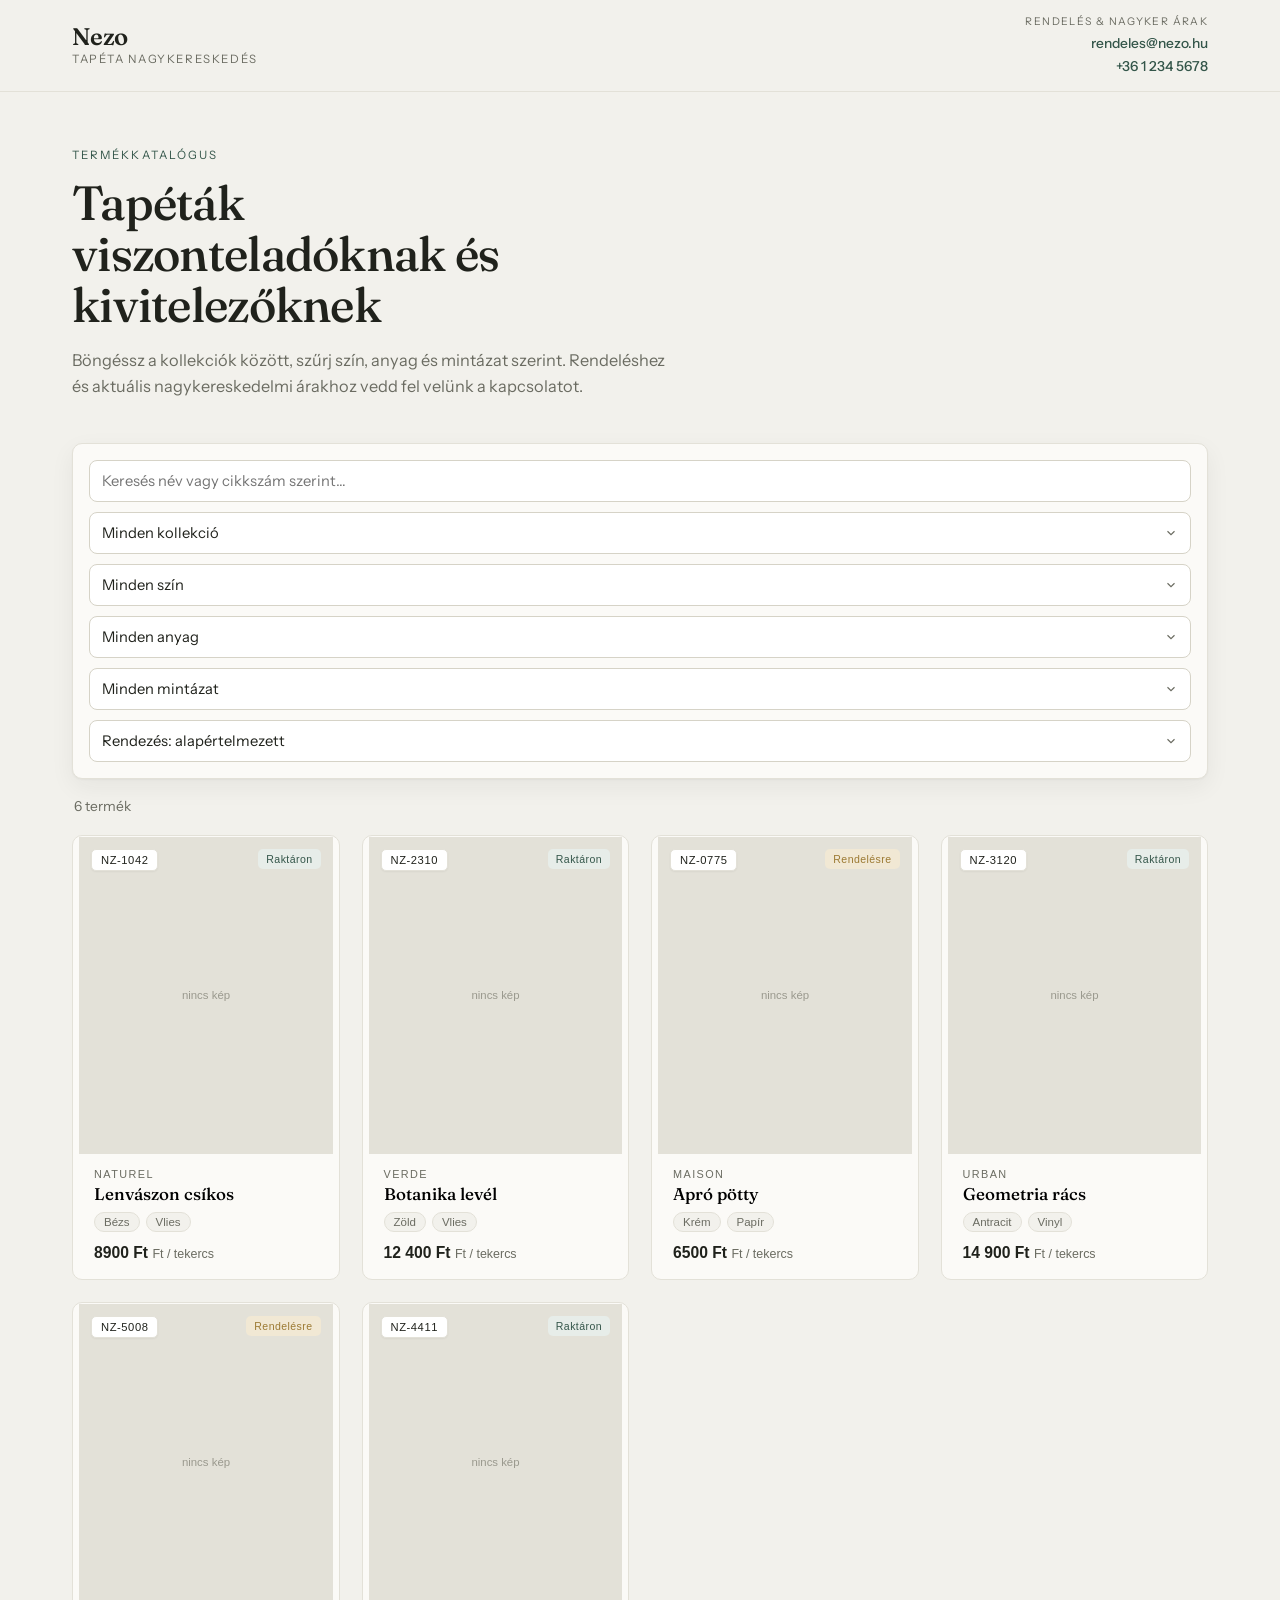
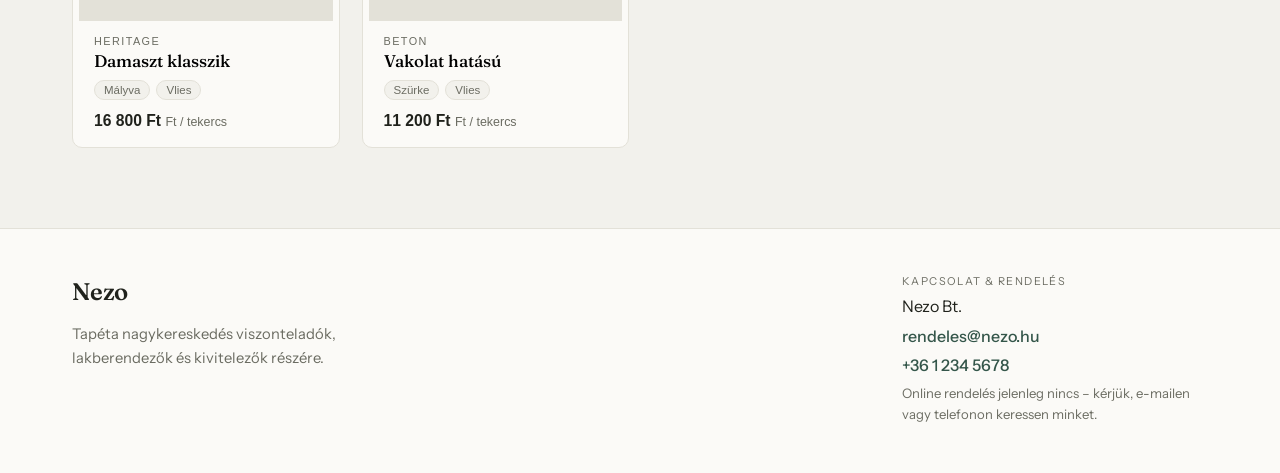
==== index.html @ 1bbddb88 "Add files via upload first version" ====
<!DOCTYPE html>
<html lang="hu">
<head>
  <meta charset="UTF-8" />
  <meta name="viewport" content="width=device-width, initial-scale=1.0" />
  <!-- Csak linkkel elérhető: a keresők ne listázzák -->
  <meta name="robots" content="noindex, nofollow" />
  <title>Nezo – Tapéta nagykereskedés</title>
  <meta name="description" content="Nezo Bt. tapéta nagykereskedelmi termékkatalógus." />
  <link rel="preconnect" href="https://fonts.googleapis.com" />
  <link rel="preconnect" href="https://fonts.gstatic.com" crossorigin />
  <link href="https://fonts.googleapis.com/css2?family=Fraunces:opsz,wght@9..144,400;9..144,500;9..144,600&family=Instrument+Sans:wght@400;500;600&display=swap" rel="stylesheet" />
  <link rel="stylesheet" href="./style.css" />
</head>
<body>
  <header class="site-header">
    <div class="wrap header-inner">
      <a class="brand" href="./">
        <span class="brand-mark">Nezo</span>
        <span class="brand-tag">Tapéta nagykereskedés</span>
      </a>
      <div class="header-contact">
        <span class="header-contact-label">Rendelés &amp; nagyker árak</span>
        <a href="mailto:rendeles@nezo.hu" data-contact="email">rendeles@nezo.hu</a>
        <a href="tel:+3612345678" data-contact="tel">+36 1 234 5678</a>
      </div>
    </div>
  </header>

  <section class="intro">
    <div class="wrap">
      <p class="eyebrow">Termékkatalógus</p>
      <h1>Tapéták viszonteladóknak és kivitelezőknek</h1>
      <p class="intro-lead">Böngéssz a kollekciók között, szűrj szín, anyag és mintázat szerint. Rendeléshez és aktuális nagykereskedelmi árakhoz vedd fel velünk a kapcsolatot.</p>
    </div>
  </section>

  <div class="wrap">
    <div class="toolbar" role="search">
      <div class="search-field">
        <input id="search" type="search" placeholder="Keresés név vagy cikkszám szerint…" aria-label="Keresés név vagy cikkszám szerint" autocomplete="off" />
      </div>
      <select id="f-kollekcio" aria-label="Kollekció szűrő"><option value="">Minden kollekció</option></select>
      <select id="f-szin" aria-label="Szín szűrő"><option value="">Minden szín</option></select>
      <select id="f-anyag" aria-label="Anyag szűrő"><option value="">Minden anyag</option></select>
      <select id="f-mintazat" aria-label="Mintázat szűrő"><option value="">Minden mintázat</option></select>
      <select id="sort" aria-label="Rendezés">
        <option value="default">Rendezés: alapértelmezett</option>
        <option value="price-asc">Ár szerint növekvő</option>
        <option value="price-desc">Ár szerint csökkenő</option>
        <option value="name-asc">Név szerint (A–Z)</option>
      </select>
    </div>

    <div class="toolbar-meta">
      <span id="count" class="count"></span>
      <button id="reset" class="link-btn" type="button" hidden>Szűrők törlése</button>
    </div>

    <main id="grid" class="grid" aria-live="polite">
      <p class="state">Termékek betöltése…</p>
    </main>
  </div>

  <footer class="site-footer">
    <div class="wrap footer-inner">
      <div class="footer-brand">
        <span class="brand-mark">Nezo</span>
        <p class="footer-note">Tapéta nagykereskedés viszonteladók, lakberendezők és kivitelezők részére.</p>
      </div>
      <div class="footer-contact">
        <p class="footer-label">Kapcsolat &amp; rendelés</p>
        <p>Nezo Bt.</p>
        <p><a href="mailto:rendeles@nezo.hu" data-contact="email">rendeles@nezo.hu</a></p>
        <p><a href="tel:+3612345678" data-contact="tel">+36 1 234 5678</a></p>
        <p class="footer-small">Online rendelés jelenleg nincs – kérjük, e-mailen vagy telefonon keressen minket.</p>
      </div>
    </div>
  </footer>

  <!-- Termék modal -->
  <div id="modal" class="modal" hidden>
    <div class="modal-backdrop" data-close></div>
    <div class="modal-card" role="dialog" aria-modal="true" aria-labelledby="modal-title">
      <button class="modal-close" data-close aria-label="Bezárás">×</button>
      <div class="modal-body" id="modal-body"></div>
    </div>
  </div>

  <script src="./app.js"></script>
</body>
</html>
---- style.css ----
:root{
  --paper:#F2F1EC;
  --surface:#FBFAF7;
  --surface-2:#FFFFFF;
  --ink:#20221C;
  --ink-soft:#6B6C62;
  --line:#E3E1D8;
  --line-strong:#D6D3C7;
  --accent:#34564A;
  --accent-soft:#E7EDE9;
  --brass:#9C7A33;
  --brass-soft:#F1E8D4;
  --radius:10px;
  --maxw:1180px;
  --shadow:0 1px 2px rgba(32,34,28,.04), 0 8px 24px rgba(32,34,28,.06);
}

*{box-sizing:border-box;}
html{ -webkit-text-size-adjust:100%; }
body{
  margin:0;
  background:var(--paper);
  color:var(--ink);
  font-family:"Instrument Sans", system-ui, -apple-system, Segoe UI, Roboto, sans-serif;
  font-size:16px;
  line-height:1.6;
  -webkit-font-smoothing:antialiased;
}
a{ color:inherit; }
img{ display:block; max-width:100%; }

.wrap{ width:100%; max-width:var(--maxw); margin:0 auto; padding:0 22px; }

/* Header */
.site-header{
  position:sticky; top:0; z-index:20;
  background:rgba(242,241,236,.88);
  backdrop-filter:saturate(140%) blur(8px);
  border-bottom:1px solid var(--line);
}
.header-inner{ display:flex; align-items:center; justify-content:space-between; gap:18px; padding-top:14px; padding-bottom:14px; }
.brand{ text-decoration:none; display:flex; flex-direction:column; line-height:1; }
.brand-mark{ font-family:"Fraunces", Georgia, serif; font-weight:600; font-size:1.5rem; letter-spacing:-.01em; color:var(--ink); }
.brand-tag{ font-size:.72rem; letter-spacing:.14em; text-transform:uppercase; color:var(--ink-soft); margin-top:5px; }
.header-contact{ display:flex; flex-direction:column; align-items:flex-end; gap:1px; font-size:.86rem; }
.header-contact-label{ font-size:.66rem; letter-spacing:.13em; text-transform:uppercase; color:var(--ink-soft); }
.header-contact a{ text-decoration:none; color:var(--accent); font-weight:500; }
.header-contact a:hover{ text-decoration:underline; }

/* Intro */
.intro{ padding:54px 0 30px; }
.eyebrow{ font-size:.72rem; letter-spacing:.18em; text-transform:uppercase; color:var(--accent); margin:0 0 14px; }
.intro h1{ font-family:"Fraunces", Georgia, serif; font-weight:500; font-size:clamp(1.9rem, 4.2vw, 3rem); line-height:1.06; letter-spacing:-.015em; margin:0 0 16px; max-width:16ch; }
.intro-lead{ max-width:54ch; color:var(--ink-soft); margin:0; font-size:1.02rem; }

/* Toolbar */
.toolbar{
  display:flex; flex-wrap:wrap; gap:10px; align-items:center;
  padding:16px; background:var(--surface); border:1px solid var(--line);
  border-radius:var(--radius); box-shadow:var(--shadow); margin-top:14px;
}
.search-field{ flex:1 1 240px; min-width:200px; }
.toolbar input[type="search"], .toolbar select{
  width:100%; font-family:inherit; font-size:.92rem; color:var(--ink);
  background:var(--surface-2); border:1px solid var(--line-strong);
  border-radius:8px; padding:10px 12px; height:42px;
}
.toolbar select{ flex:0 1 auto; min-width:155px; cursor:pointer;
  appearance:none;
  background-image:url("data:image/svg+xml;utf8,<svg xmlns='http://www.w3.org/2000/svg' width='14' height='14' viewBox='0 0 24 24' fill='none' stroke='%236B6C62' stroke-width='2'><path d='M6 9l6 6 6-6'/></svg>");
  background-repeat:no-repeat; background-position:right 12px center; padding-right:34px;
}
.toolbar input:focus-visible, .toolbar select:focus-visible{ outline:2px solid var(--accent); outline-offset:1px; border-color:var(--accent); }

.toolbar-meta{ display:flex; align-items:center; gap:14px; margin:16px 2px 18px; min-height:22px; }
.count{ font-size:.86rem; color:var(--ink-soft); }
.link-btn{ background:none; border:none; padding:0; font:inherit; font-size:.86rem; color:var(--accent); cursor:pointer; text-decoration:underline; }

/* Grid */
.grid{ display:grid; grid-template-columns:repeat(auto-fill, minmax(232px, 1fr)); gap:22px; padding-bottom:60px; }
.state{ grid-column:1/-1; color:var(--ink-soft); padding:40px 0; text-align:center; }

/* Swatch card – signature: mintakönyv-szerű minta fülecskével */
.card{
  position:relative; background:var(--surface); border:1px solid var(--line);
  border-radius:var(--radius); overflow:hidden; cursor:pointer;
  display:flex; flex-direction:column; text-align:left;
  transition:transform .18s ease, box-shadow .18s ease, border-color .18s ease;
}
.card:hover{ transform:translateY(-3px); box-shadow:var(--shadow); border-color:var(--line-strong); }
.card:focus-visible{ outline:2px solid var(--accent); outline-offset:2px; }
.card-figure{ position:relative; aspect-ratio:4/5; background:var(--line); overflow:hidden; }
.card-figure img{ width:100%; height:100%; object-fit:cover; transition:transform .4s ease; }
.card:hover .card-figure img{ transform:scale(1.03); }
/* hangtag – cikkszám */
.card-tag{
  position:absolute; top:12px; left:12px;
  background:var(--surface-2); color:var(--ink);
  font-size:.7rem; letter-spacing:.05em; font-weight:500;
  padding:4px 9px; border-radius:5px; border:1px solid var(--line);
  box-shadow:0 1px 2px rgba(0,0,0,.05);
}
.card-stock{
  position:absolute; top:12px; right:12px;
  font-size:.66rem; letter-spacing:.04em; padding:4px 8px; border-radius:5px;
  background:var(--accent-soft); color:var(--accent); font-weight:500;
}
.card-stock.order{ background:var(--brass-soft); color:var(--brass); }
.card-info{ padding:14px 15px 16px; }
.card-coll{ font-size:.68rem; letter-spacing:.13em; text-transform:uppercase; color:var(--ink-soft); margin:0 0 4px; }
.card-name{ font-family:"Fraunces", Georgia, serif; font-weight:500; font-size:1.06rem; margin:0 0 8px; line-height:1.2; }
.card-meta{ display:flex; flex-wrap:wrap; gap:6px; margin:0 0 12px; }
.chip{ font-size:.72rem; color:var(--ink-soft); background:var(--paper); border:1px solid var(--line); border-radius:20px; padding:3px 9px; }
.card-price{ font-size:.98rem; font-weight:600; color:var(--ink); }
.card-price .unit{ font-weight:400; font-size:.78rem; color:var(--ink-soft); }
.card-price.ask{ font-weight:500; color:var(--accent); font-size:.9rem; }

/* Modal */
.modal{ position:fixed; inset:0; z-index:50; display:flex; align-items:center; justify-content:center; padding:20px; }
.modal[hidden]{ display:none; }
.modal-backdrop{ position:absolute; inset:0; background:rgba(28,30,24,.55); backdrop-filter:blur(2px); }
.modal-card{
  position:relative; z-index:1; background:var(--surface); border-radius:14px;
  width:min(880px, 100%); max-height:90vh; overflow:auto; box-shadow:0 24px 60px rgba(0,0,0,.3);
}
.modal-close{
  position:absolute; top:12px; right:12px; z-index:3; width:38px; height:38px; border-radius:50%;
  border:1px solid var(--line); background:var(--surface-2); color:var(--ink);
  font-size:1.5rem; line-height:1; cursor:pointer; display:flex; align-items:center; justify-content:center;
}
.modal-close:hover{ background:var(--paper); }
.modal-body{ display:grid; grid-template-columns:1.1fr 1fr; }
.modal-gallery{ background:var(--line); }
.modal-gallery img.main{ width:100%; height:100%; max-height:90vh; object-fit:cover; }
.modal-detail{ padding:30px 30px 28px; }
.modal-detail .card-coll{ margin-bottom:6px; }
.modal-detail h2{ font-family:"Fraunces", Georgia, serif; font-weight:500; font-size:1.7rem; line-height:1.1; margin:0 0 6px; }
.modal-tag{ font-size:.78rem; color:var(--ink-soft); margin:0 0 18px; }
.modal-price{ font-size:1.3rem; font-weight:600; margin:0 0 20px; }
.modal-price .unit{ font-weight:400; font-size:.9rem; color:var(--ink-soft); }
.modal-price.ask{ color:var(--accent); font-size:1.05rem; font-weight:500; }
.specs{ border-top:1px solid var(--line); margin:0 0 20px; }
.specs div{ display:flex; justify-content:space-between; gap:16px; padding:10px 0; border-bottom:1px solid var(--line); font-size:.92rem; }
.specs dt{ color:var(--ink-soft); margin:0; }
.specs dd{ margin:0; text-align:right; font-weight:500; }
.modal-desc{ color:var(--ink-soft); font-size:.95rem; margin:0 0 22px; }
.modal-cta{ background:var(--accent-soft); border-radius:var(--radius); padding:16px; }
.modal-cta p{ margin:0 0 6px; font-size:.86rem; }
.modal-cta .cta-label{ font-size:.68rem; letter-spacing:.13em; text-transform:uppercase; color:var(--accent); margin-bottom:8px; }
.modal-cta a{ color:var(--accent); font-weight:600; text-decoration:none; }
.modal-cta a:hover{ text-decoration:underline; }
.thumbs{ display:flex; gap:8px; padding:10px; flex-wrap:wrap; }
.thumbs button{ width:54px; height:54px; padding:0; border:1px solid var(--line); border-radius:6px; overflow:hidden; cursor:pointer; background:none; }
.thumbs button.active{ outline:2px solid var(--accent); outline-offset:1px; }
.thumbs img{ width:100%; height:100%; object-fit:cover; }

/* Footer */
.site-footer{ border-top:1px solid var(--line); background:var(--surface); margin-top:20px; }
.footer-inner{ display:flex; flex-wrap:wrap; gap:36px; justify-content:space-between; padding:44px 22px; }
.footer-brand{ max-width:32ch; }
.footer-note{ color:var(--ink-soft); font-size:.92rem; margin:12px 0 0; }
.footer-label{ font-size:.68rem; letter-spacing:.13em; text-transform:uppercase; color:var(--ink-soft); margin:0 0 10px; }
.footer-contact p{ margin:0 0 4px; }
.footer-contact a{ color:var(--accent); text-decoration:none; font-weight:500; }
.footer-contact a:hover{ text-decoration:underline; }
.footer-small{ color:var(--ink-soft); font-size:.82rem; margin-top:10px; max-width:34ch; }

@media (max-width:680px){
  .header-contact-label{ display:none; }
  .modal-body{ grid-template-columns:1fr; }
  .modal-gallery img.main{ max-height:46vh; }
  .intro{ padding:36px 0 22px; }
}

@media (prefers-reduced-motion: reduce){
  *{ transition:none !important; animation:none !important; }
}
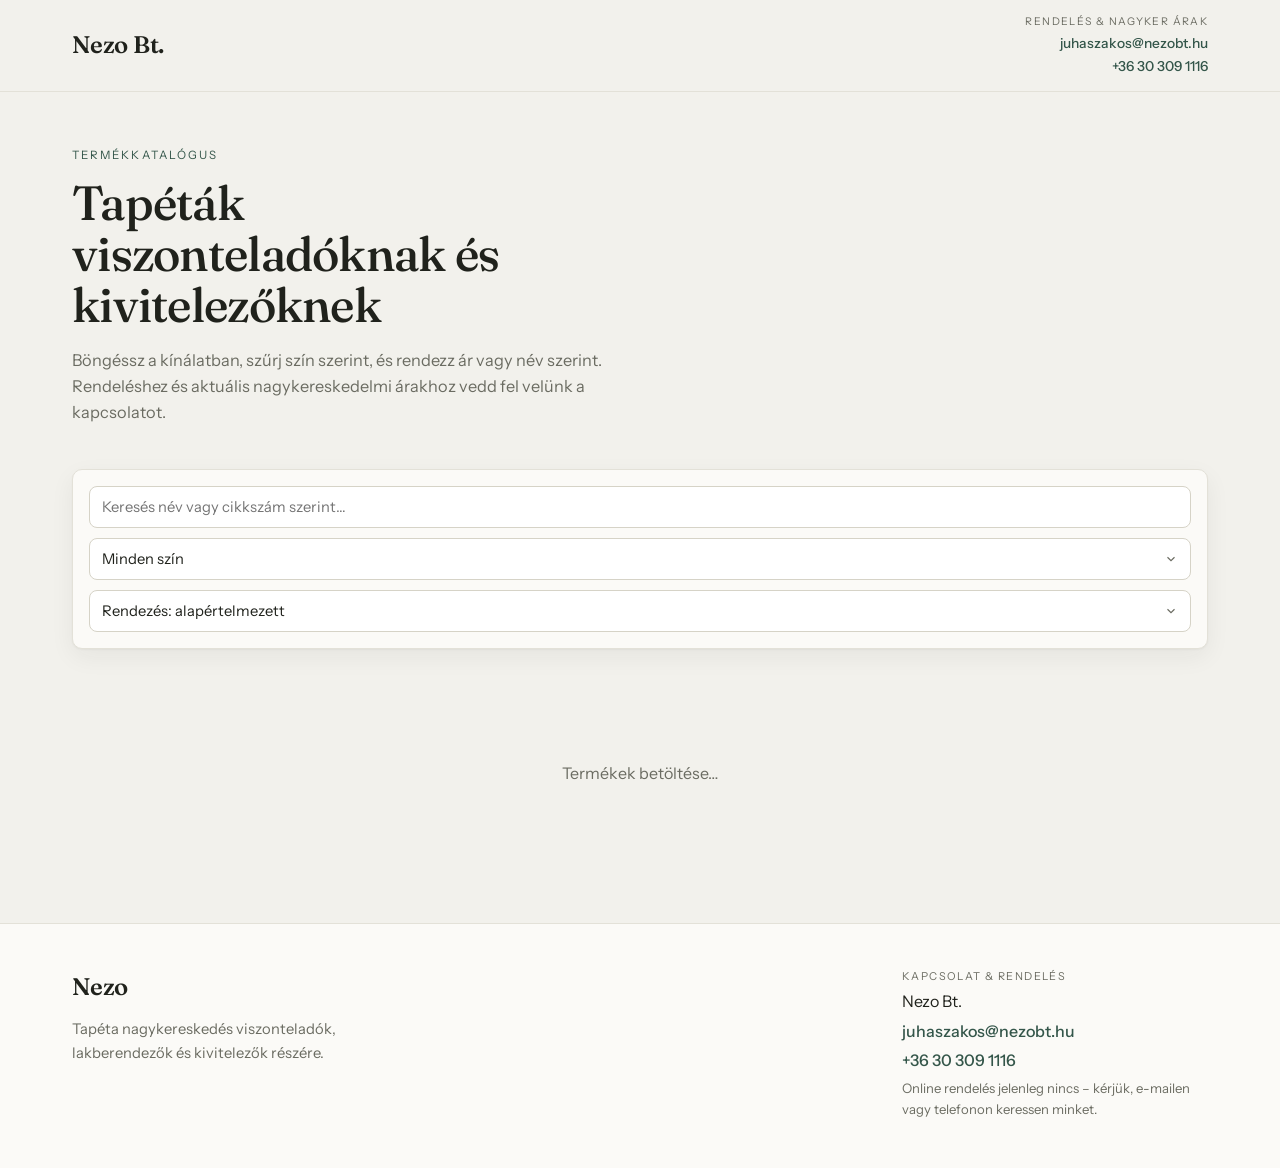
==== commit 011844ff: "Update brand name and intro text in index.html Updated brand name and modified introductory text for" ====
--- a/index.html
+++ b/index.html
@@ -16,8 +16,7 @@
   <header class="site-header">
     <div class="wrap header-inner">
       <a class="brand" href="./">
-        <span class="brand-mark">Nezo</span>
-        <span class="brand-tag">Tapéta nagykereskedés</span>
+        <span class="brand-mark">Nezo Bt.</span>
       </a>
       <div class="header-contact">
         <span class="header-contact-label">Rendelés &amp; nagyker árak</span>
@@ -31,7 +30,7 @@
     <div class="wrap">
       <p class="eyebrow">Termékkatalógus</p>
       <h1>Tapéták viszonteladóknak és kivitelezőknek</h1>
-      <p class="intro-lead">Böngéssz a kollekciók között, szűrj szín, anyag és mintázat szerint. Rendeléshez és aktuális nagykereskedelmi árakhoz vedd fel velünk a kapcsolatot.</p>
+      <p class="intro-lead">Böngéssz a kínálatban, szűrj szín szerint, és rendezz ár vagy név szerint. Rendeléshez és aktuális nagykereskedelmi árakhoz vedd fel velünk a kapcsolatot.</p>
     </div>
   </section>
 
@@ -40,10 +39,7 @@
       <div class="search-field">
         <input id="search" type="search" placeholder="Keresés név vagy cikkszám szerint…" aria-label="Keresés név vagy cikkszám szerint" autocomplete="off" />
       </div>
-      <select id="f-kollekcio" aria-label="Kollekció szűrő"><option value="">Minden kollekció</option></select>
       <select id="f-szin" aria-label="Szín szűrő"><option value="">Minden szín</option></select>
-      <select id="f-anyag" aria-label="Anyag szűrő"><option value="">Minden anyag</option></select>
-      <select id="f-mintazat" aria-label="Mintázat szűrő"><option value="">Minden mintázat</option></select>
       <select id="sort" aria-label="Rendezés">
         <option value="default">Rendezés: alapértelmezett</option>
         <option value="price-asc">Ár szerint növekvő</option>
--- a/style.css
+++ b/style.css
@@ -77,7 +77,7 @@
 .link-btn{ background:none; border:none; padding:0; font:inherit; font-size:.86rem; color:var(--accent); cursor:pointer; text-decoration:underline; }
 
 /* Grid */
-.grid{ display:grid; grid-template-columns:repeat(auto-fill, minmax(232px, 1fr)); gap:22px; padding-bottom:60px; }
+.grid{ display:grid; grid-template-columns:repeat(auto-fill, minmax(232px, 1fr)); gap:22px; padding-bottom:60px; align-items:start; }
 .state{ grid-column:1/-1; color:var(--ink-soft); padding:40px 0; text-align:center; }
 
 /* Swatch card – signature: mintakönyv-szerű minta fülecskével */
@@ -89,8 +89,8 @@
 }
 .card:hover{ transform:translateY(-3px); box-shadow:var(--shadow); border-color:var(--line-strong); }
 .card:focus-visible{ outline:2px solid var(--accent); outline-offset:2px; }
-.card-figure{ position:relative; aspect-ratio:4/5; background:var(--line); overflow:hidden; }
-.card-figure img{ width:100%; height:100%; object-fit:cover; transition:transform .4s ease; }
+.card-figure{ position:relative; background:var(--paper); overflow:hidden; max-height:520px; display:flex; align-items:center; justify-content:center; min-height:120px; }
+.card-figure img{ width:100%; height:auto; display:block; transition:transform .4s ease; }
 .card:hover .card-figure img{ transform:scale(1.03); }
 /* hangtag – cikkszám */
 .card-tag{
@@ -130,8 +130,8 @@
 }
 .modal-close:hover{ background:var(--paper); }
 .modal-body{ display:grid; grid-template-columns:1.1fr 1fr; }
-.modal-gallery{ background:var(--line); }
-.modal-gallery img.main{ width:100%; height:100%; max-height:90vh; object-fit:cover; }
+.modal-gallery{ background:var(--paper); display:flex; align-items:center; justify-content:center; }
+.modal-gallery img.main{ width:100%; height:auto; max-height:82vh; object-fit:contain; }
 .modal-detail{ padding:30px 30px 28px; }
 .modal-detail .card-coll{ margin-bottom:6px; }
 .modal-detail h2{ font-family:"Fraunces", Georgia, serif; font-weight:500; font-size:1.7rem; line-height:1.1; margin:0 0 6px; }
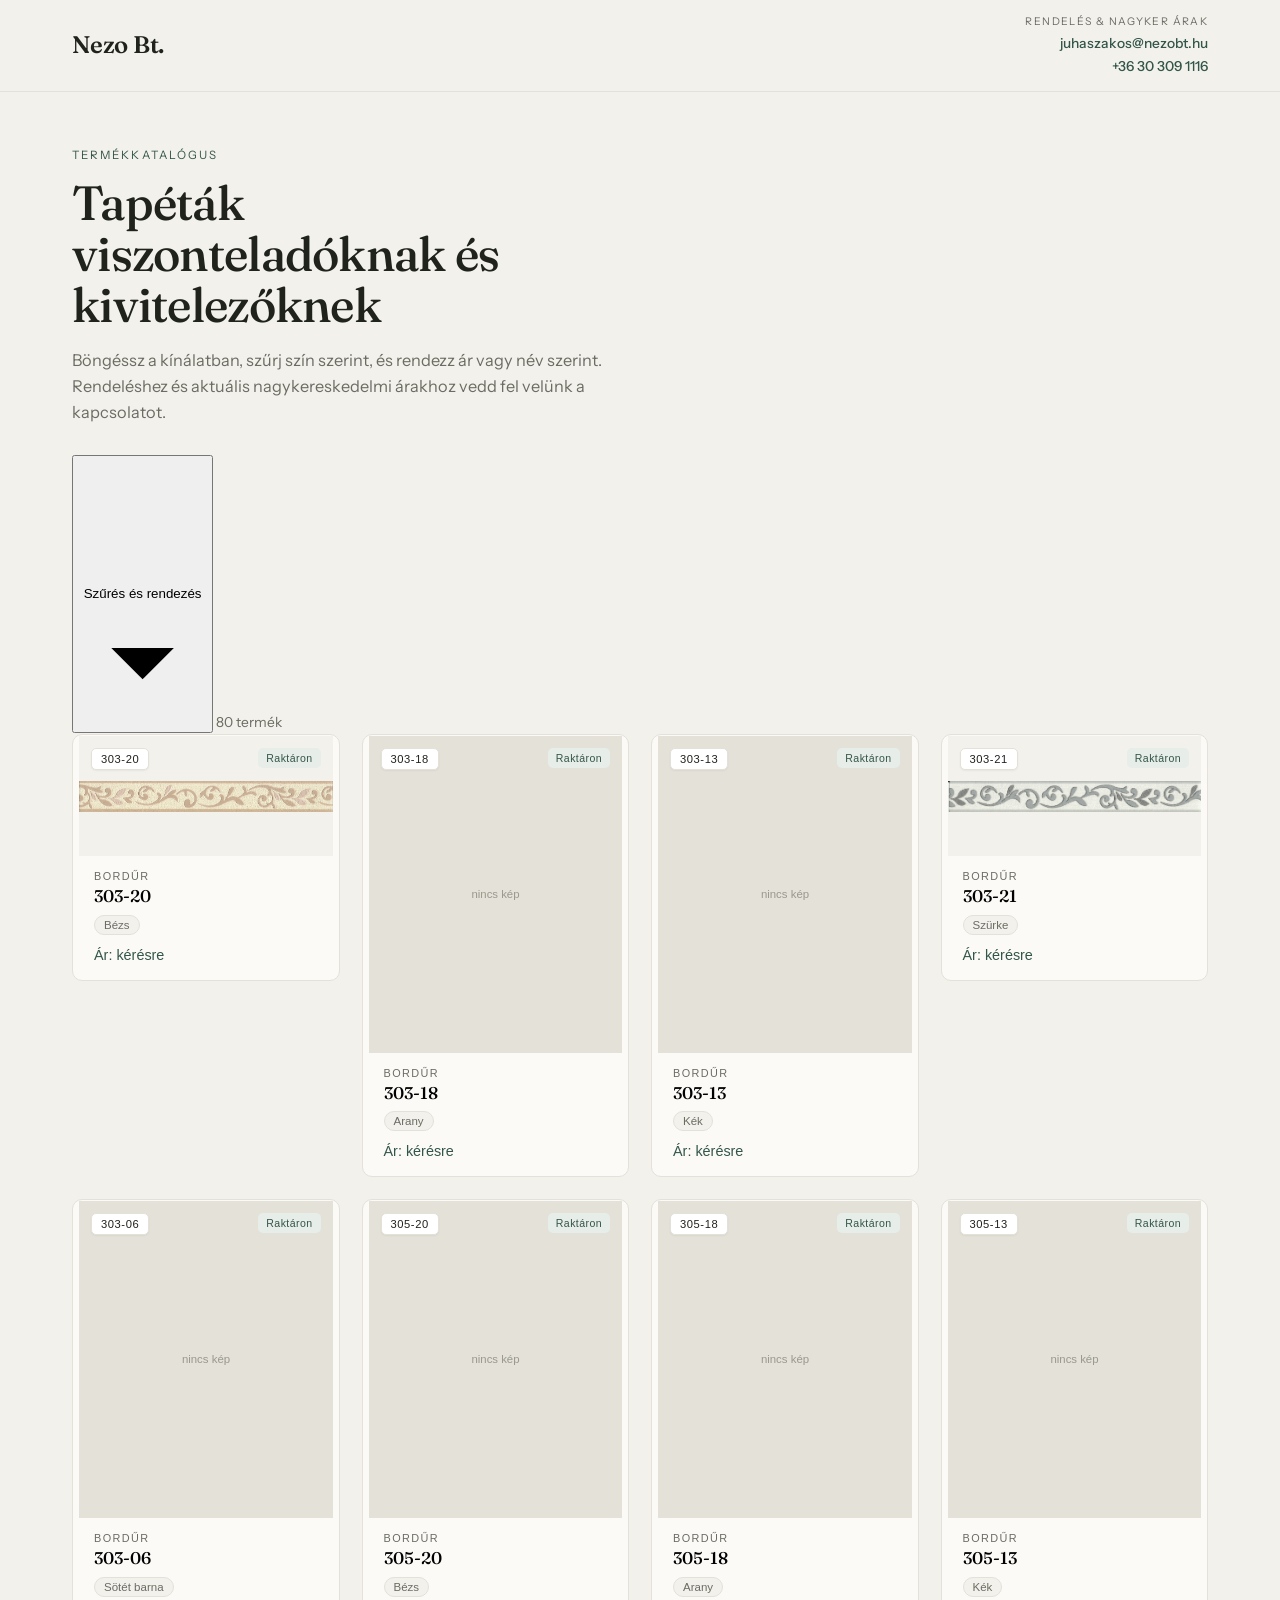
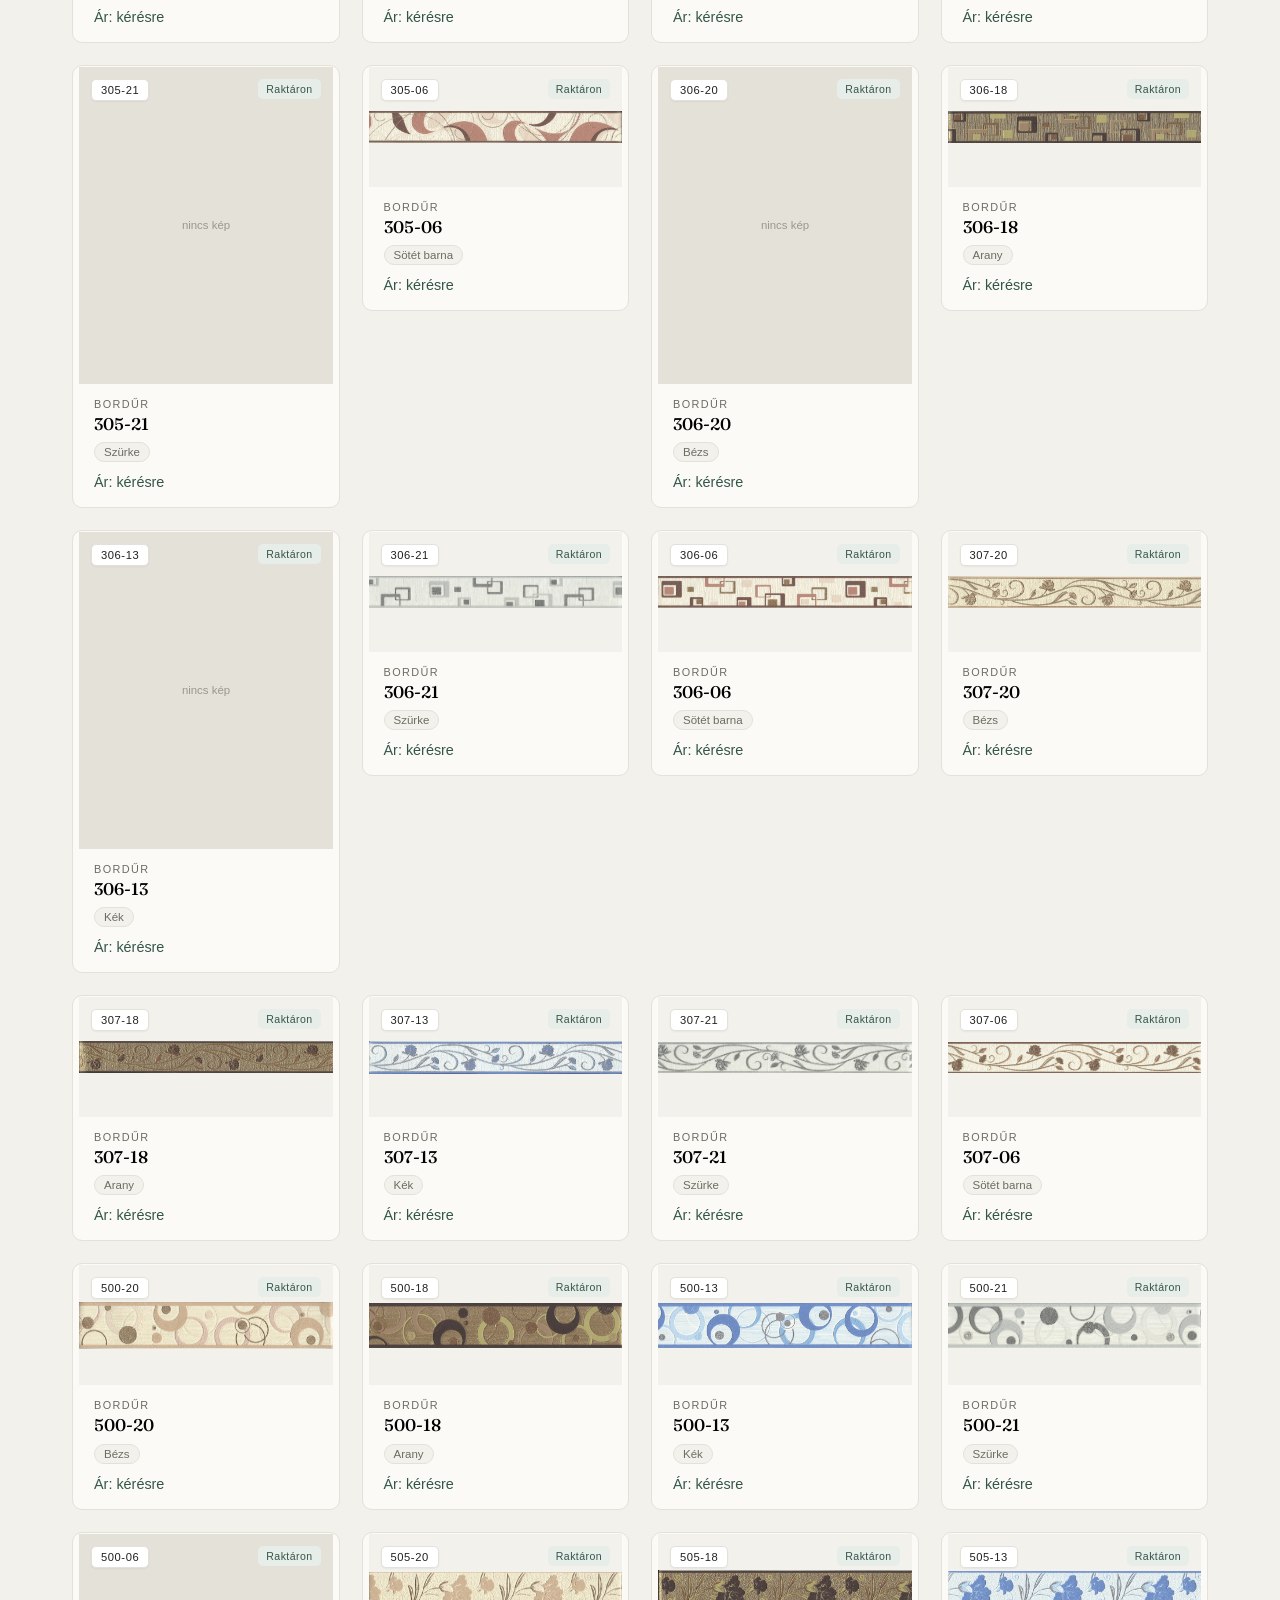
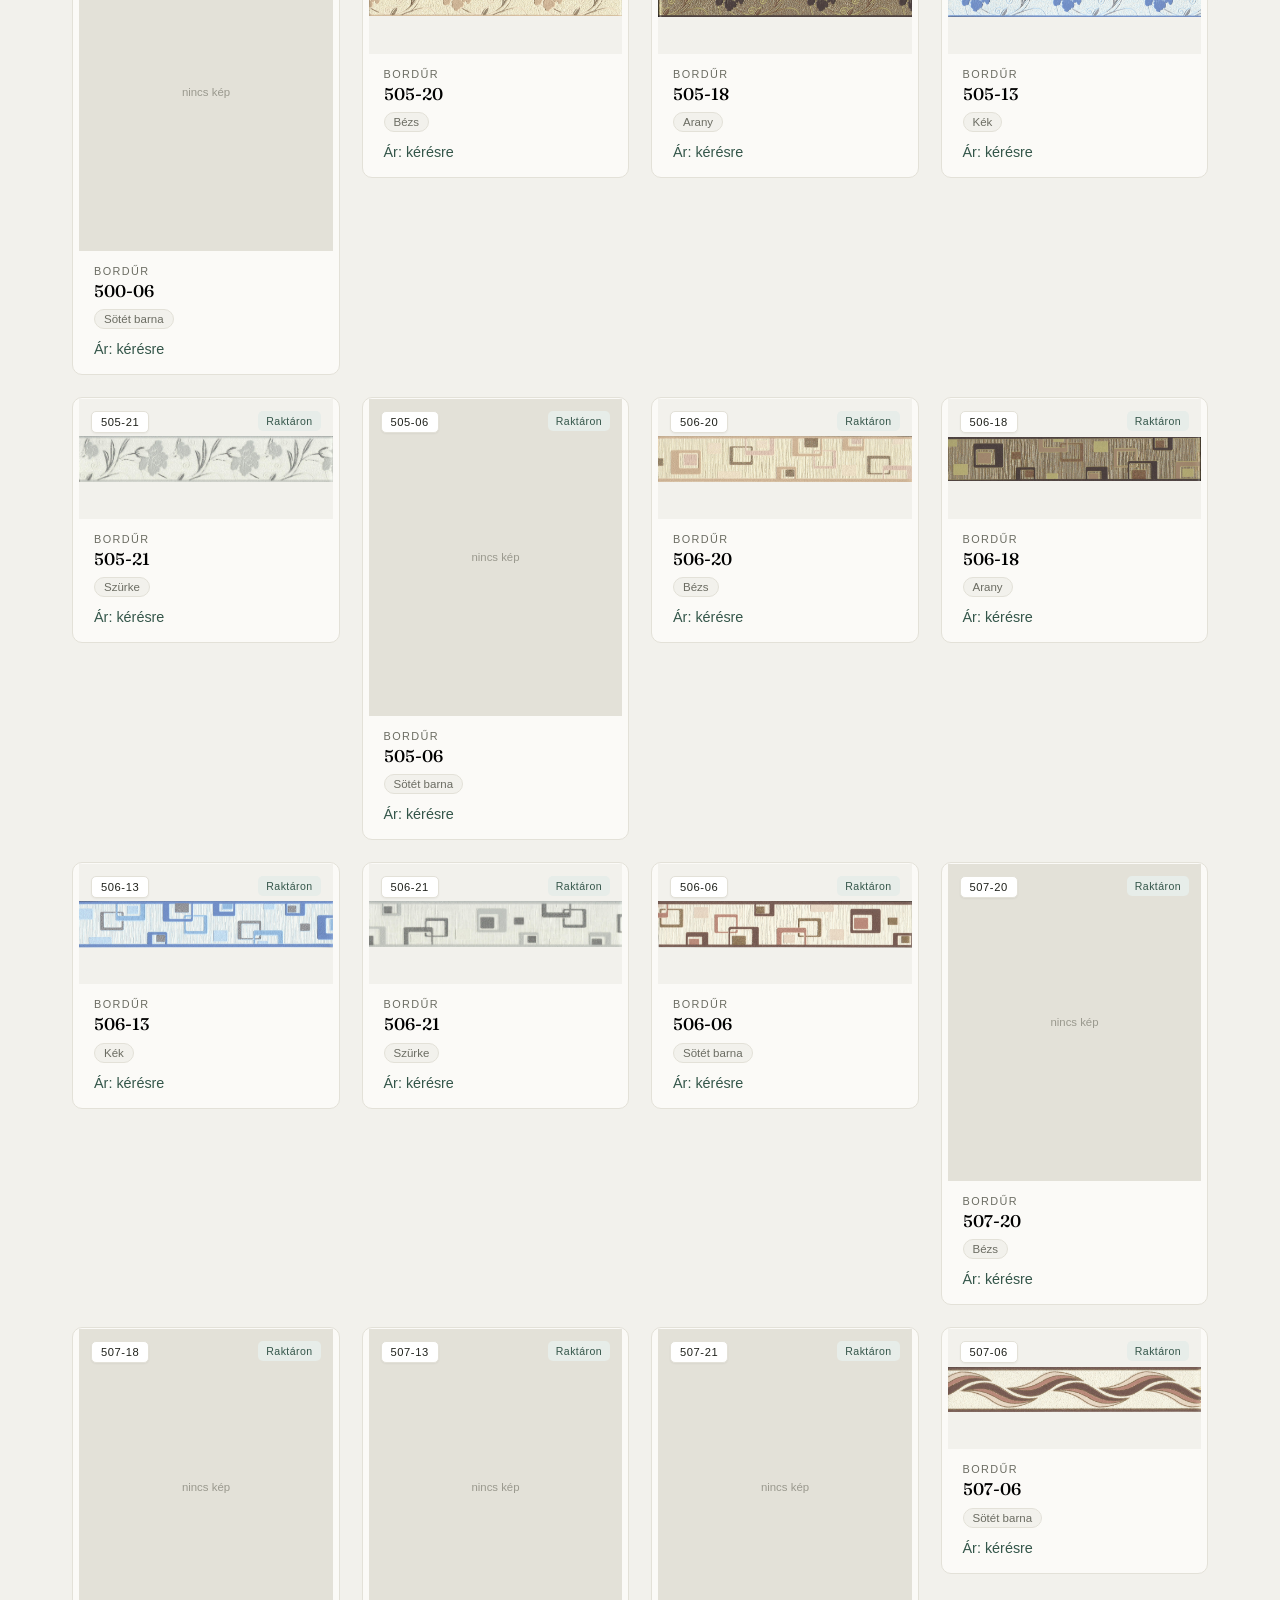
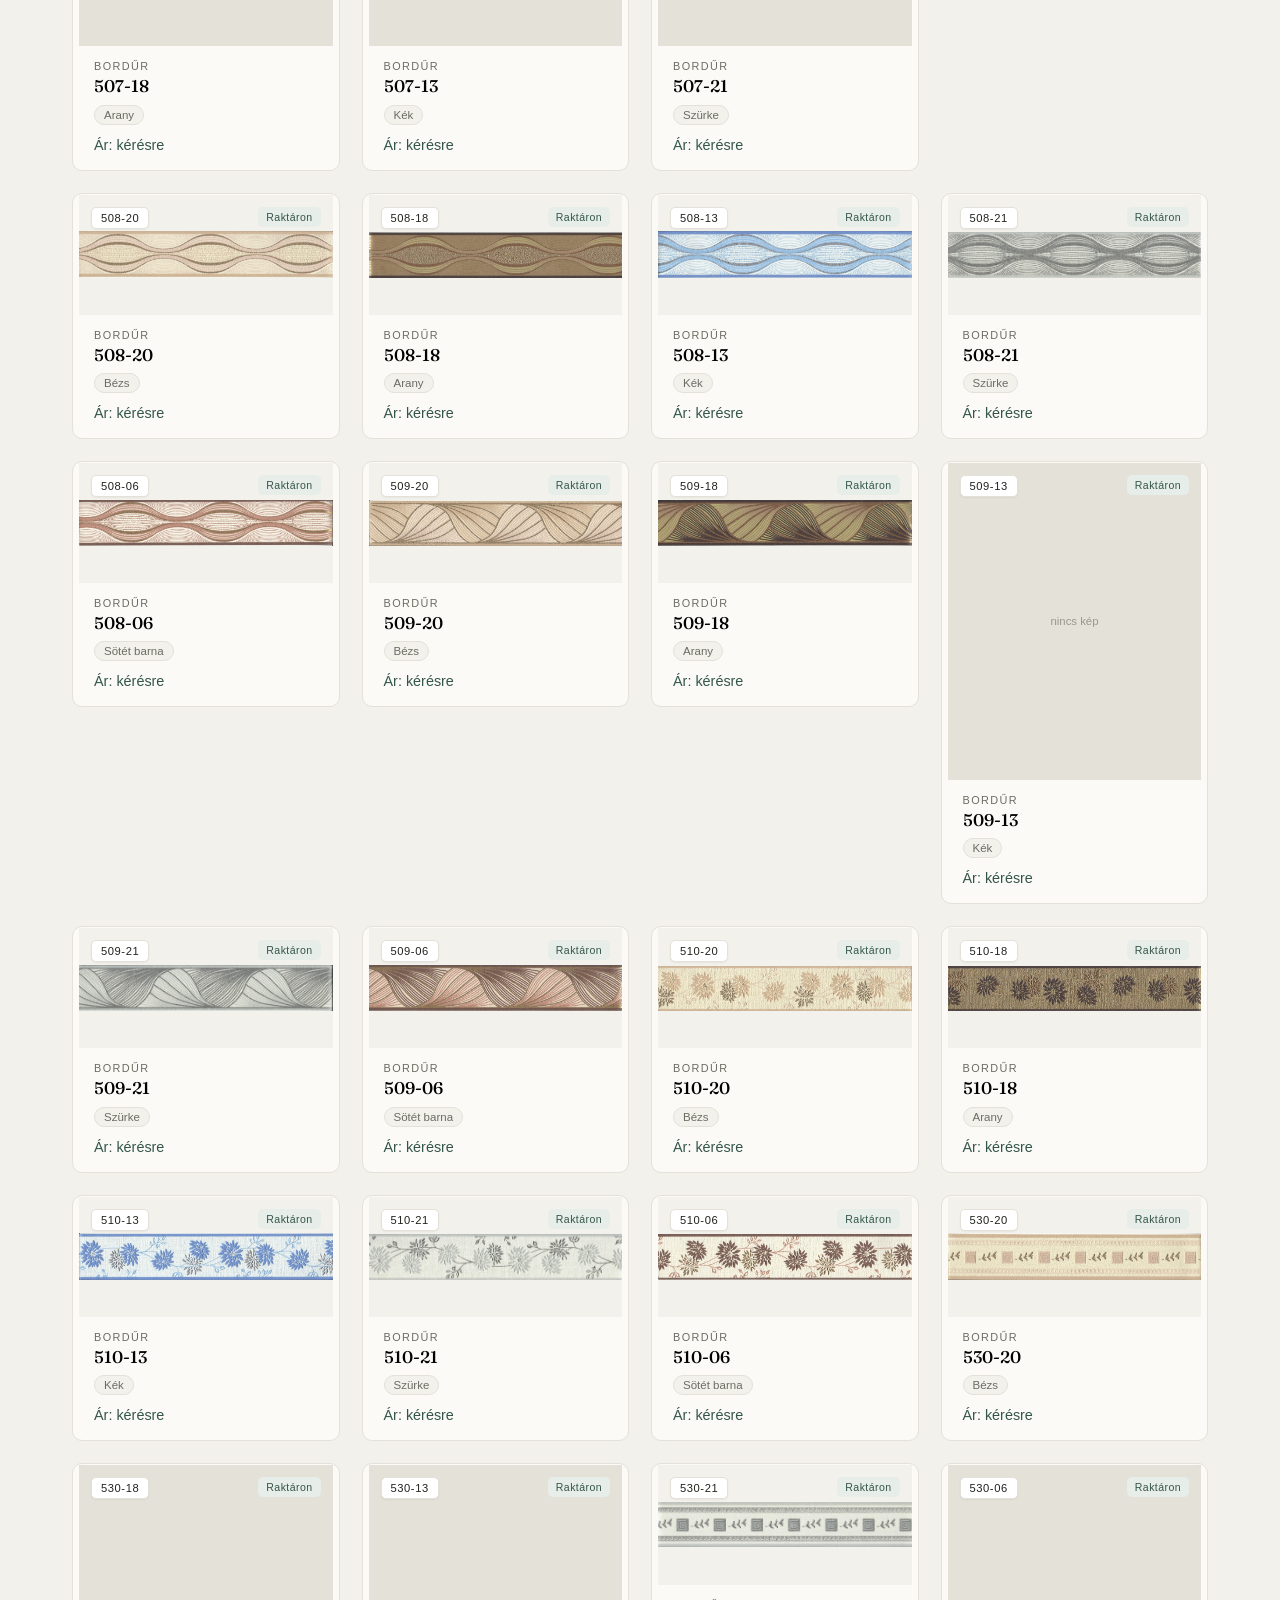
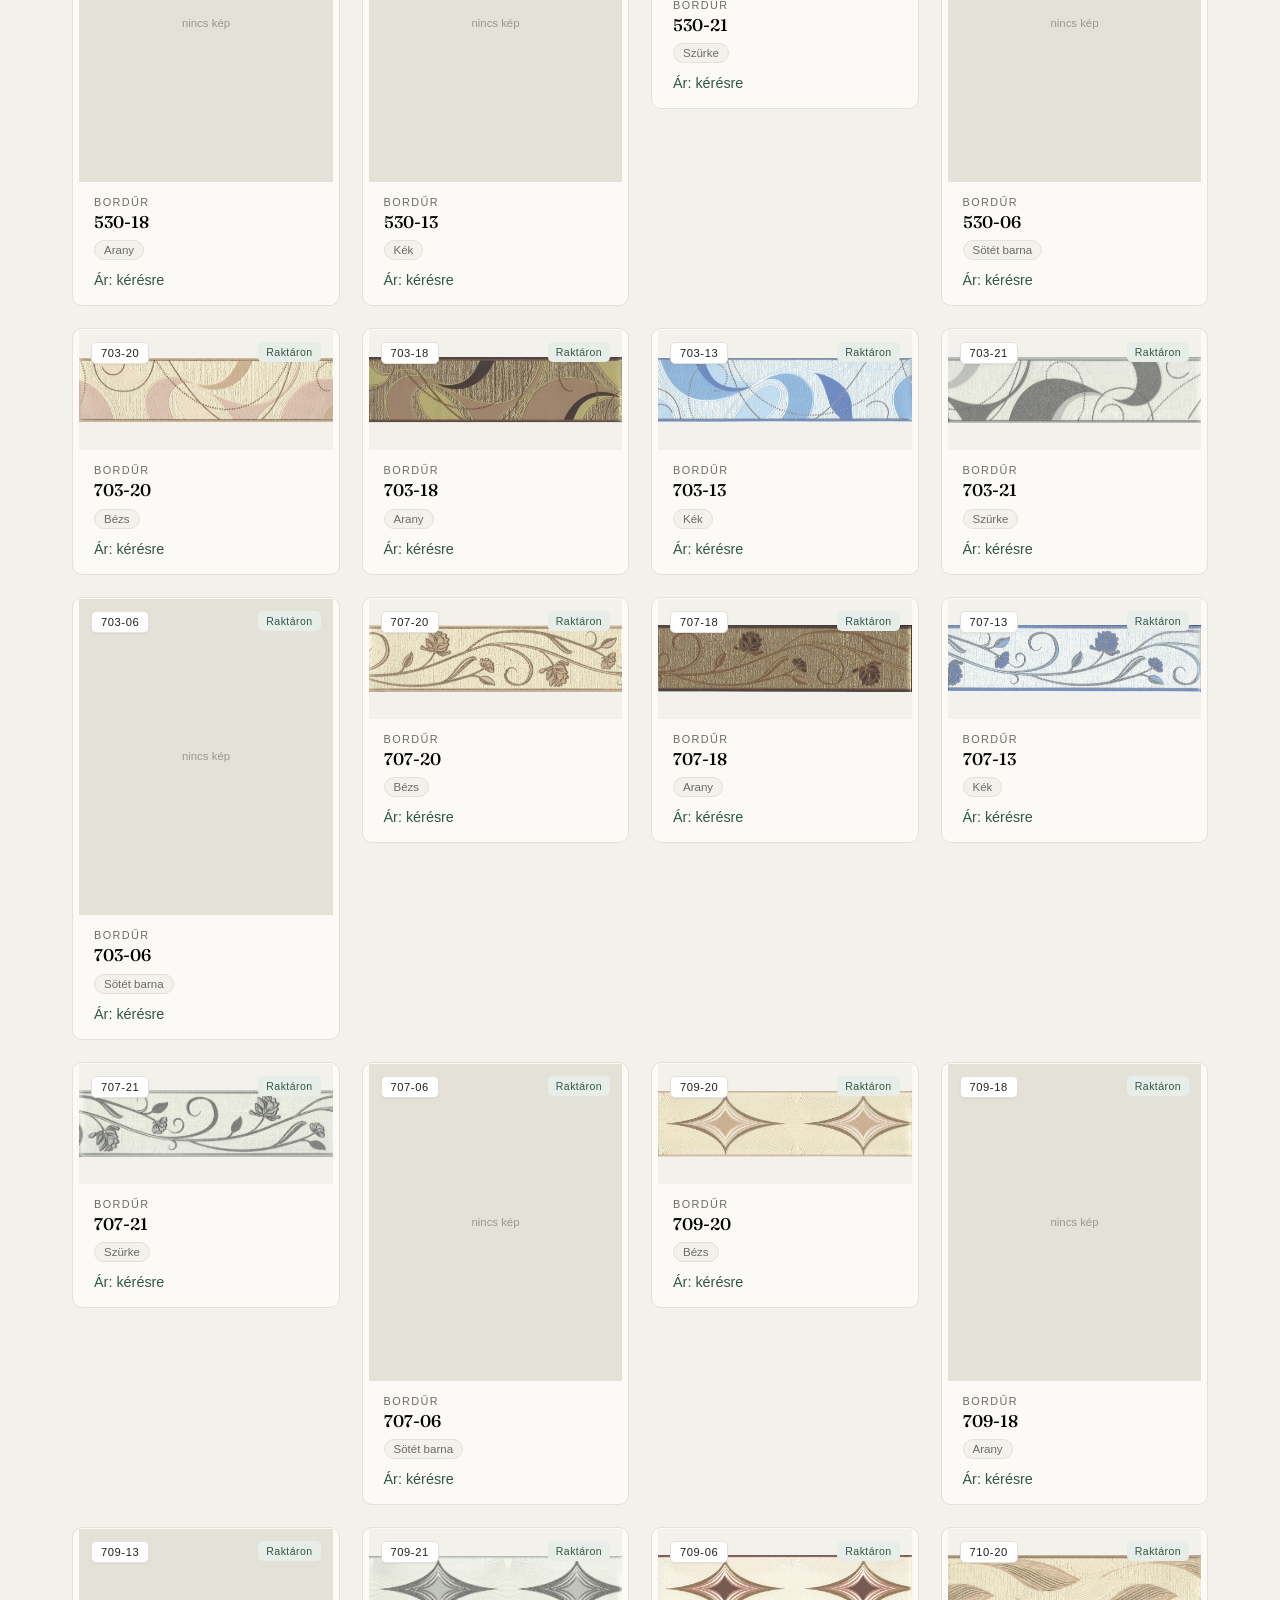
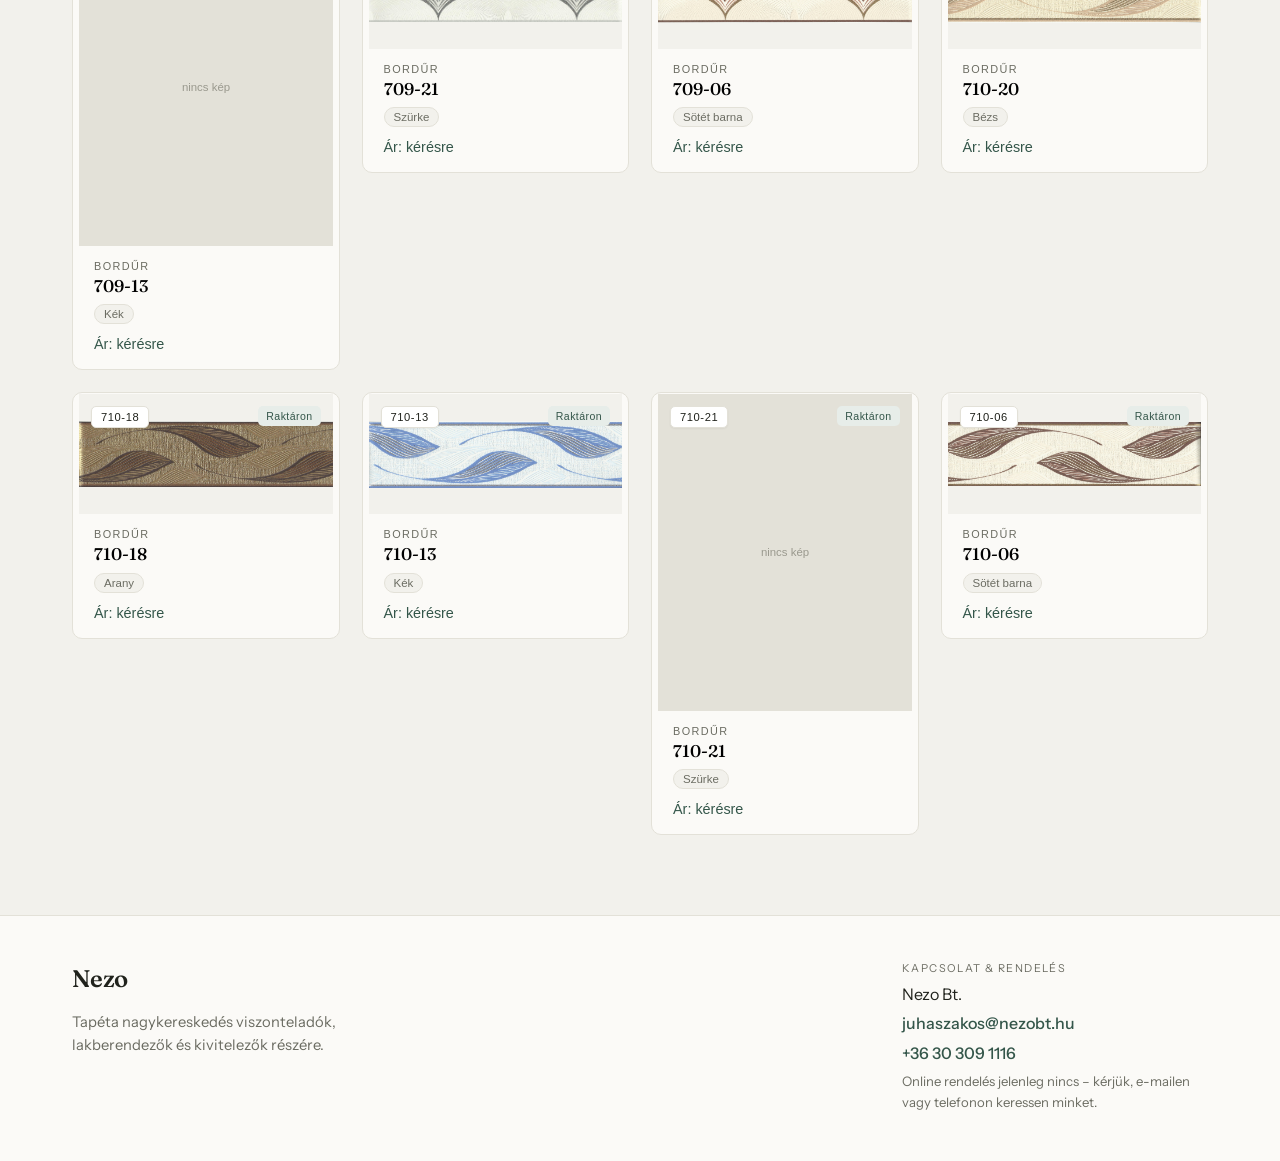
==== commit 32a128c4: "Add filter controls and search functionality" ====
--- a/index.html
+++ b/index.html
@@ -35,21 +35,27 @@
   </section>
 
   <div class="wrap">
-    <div class="toolbar" role="search">
-      <div class="search-field">
-        <input id="search" type="search" placeholder="Keresés név vagy cikkszám szerint…" aria-label="Keresés név vagy cikkszám szerint" autocomplete="off" />
-      </div>
-      <select id="f-szin" aria-label="Szín szűrő"><option value="">Minden szín</option></select>
-      <select id="sort" aria-label="Rendezés">
-        <option value="default">Rendezés: alapértelmezett</option>
-        <option value="price-asc">Ár szerint növekvő</option>
-        <option value="price-desc">Ár szerint csökkenő</option>
-        <option value="name-asc">Név szerint (A–Z)</option>
-      </select>
+    <div class="controls">
+      <button id="filter-toggle" class="filter-btn" type="button" aria-expanded="false" aria-controls="filter-panel">
+        <svg class="ic" viewBox="0 0 24 24" aria-hidden="true"><line x1="4" y1="6" x2="20" y2="6"/><line x1="7" y1="12" x2="17" y2="12"/><line x1="10" y1="18" x2="14" y2="18"/></svg>
+        <span>Szűrés és rendezés</span>
+        <span id="filter-dot" class="filter-dot" hidden></span>
+        <svg class="chev" viewBox="0 0 24 24" aria-hidden="true"><path d="M6 9l6 6 6-6"/></svg>
+      </button>
+      <span id="count" class="count"></span>
     </div>
 
-    <div class="toolbar-meta">
-      <span id="count" class="count"></span>
+    <div id="filter-panel" class="filter-panel" hidden role="search">
+      <input id="search" type="search" placeholder="Keresés név vagy cikkszám szerint…" aria-label="Keresés név vagy cikkszám szerint" autocomplete="off" />
+      <div class="filter-row">
+        <select id="f-szin" aria-label="Szín szűrő"><option value="">Minden szín</option></select>
+        <select id="sort" aria-label="Rendezés">
+          <option value="default">Rendezés: alapértelmezett</option>
+          <option value="price-asc">Ár szerint növekvő</option>
+          <option value="price-desc">Ár szerint csökkenő</option>
+          <option value="name-asc">Név szerint (A–Z)</option>
+        </select>
+      </div>
       <button id="reset" class="link-btn" type="button" hidden>Szűrők törlése</button>
     </div>
 
--- a/style.css
+++ b/style.css
@@ -130,8 +130,9 @@
 }
 .modal-close:hover{ background:var(--paper); }
 .modal-body{ display:grid; grid-template-columns:1.1fr 1fr; }
-.modal-gallery{ background:var(--paper); display:flex; align-items:center; justify-content:center; }
-.modal-gallery img.main{ width:100%; height:auto; max-height:82vh; object-fit:contain; }
+.modal-gallery{ background:var(--paper); display:flex; flex-direction:column; }
+.gallery-main{ flex:1; min-height:240px; display:flex; align-items:center; justify-content:center; overflow:hidden; }
+.modal-gallery img.main{ max-width:100%; max-height:72vh; width:auto; height:auto; object-fit:contain; display:block; }
 .modal-detail{ padding:30px 30px 28px; }
 .modal-detail .card-coll{ margin-bottom:6px; }
 .modal-detail h2{ font-family:"Fraunces", Georgia, serif; font-weight:500; font-size:1.7rem; line-height:1.1; margin:0 0 6px; }
@@ -149,7 +150,7 @@
 .modal-cta .cta-label{ font-size:.68rem; letter-spacing:.13em; text-transform:uppercase; color:var(--accent); margin-bottom:8px; }
 .modal-cta a{ color:var(--accent); font-weight:600; text-decoration:none; }
 .modal-cta a:hover{ text-decoration:underline; }
-.thumbs{ display:flex; gap:8px; padding:10px; flex-wrap:wrap; }
+.thumbs{ display:flex; gap:8px; padding:12px; flex-wrap:wrap; justify-content:center; border-top:1px solid var(--line); background:var(--surface); }
 .thumbs button{ width:54px; height:54px; padding:0; border:1px solid var(--line); border-radius:6px; overflow:hidden; cursor:pointer; background:none; }
 .thumbs button.active{ outline:2px solid var(--accent); outline-offset:1px; }
 .thumbs img{ width:100%; height:100%; object-fit:cover; }
@@ -168,7 +169,8 @@
 @media (max-width:680px){
   .header-contact-label{ display:none; }
   .modal-body{ grid-template-columns:1fr; }
-  .modal-gallery img.main{ max-height:46vh; }
+  .gallery-main{ min-height:200px; }
+  .modal-gallery img.main{ max-height:44vh; }
   .intro{ padding:36px 0 22px; }
 }
 
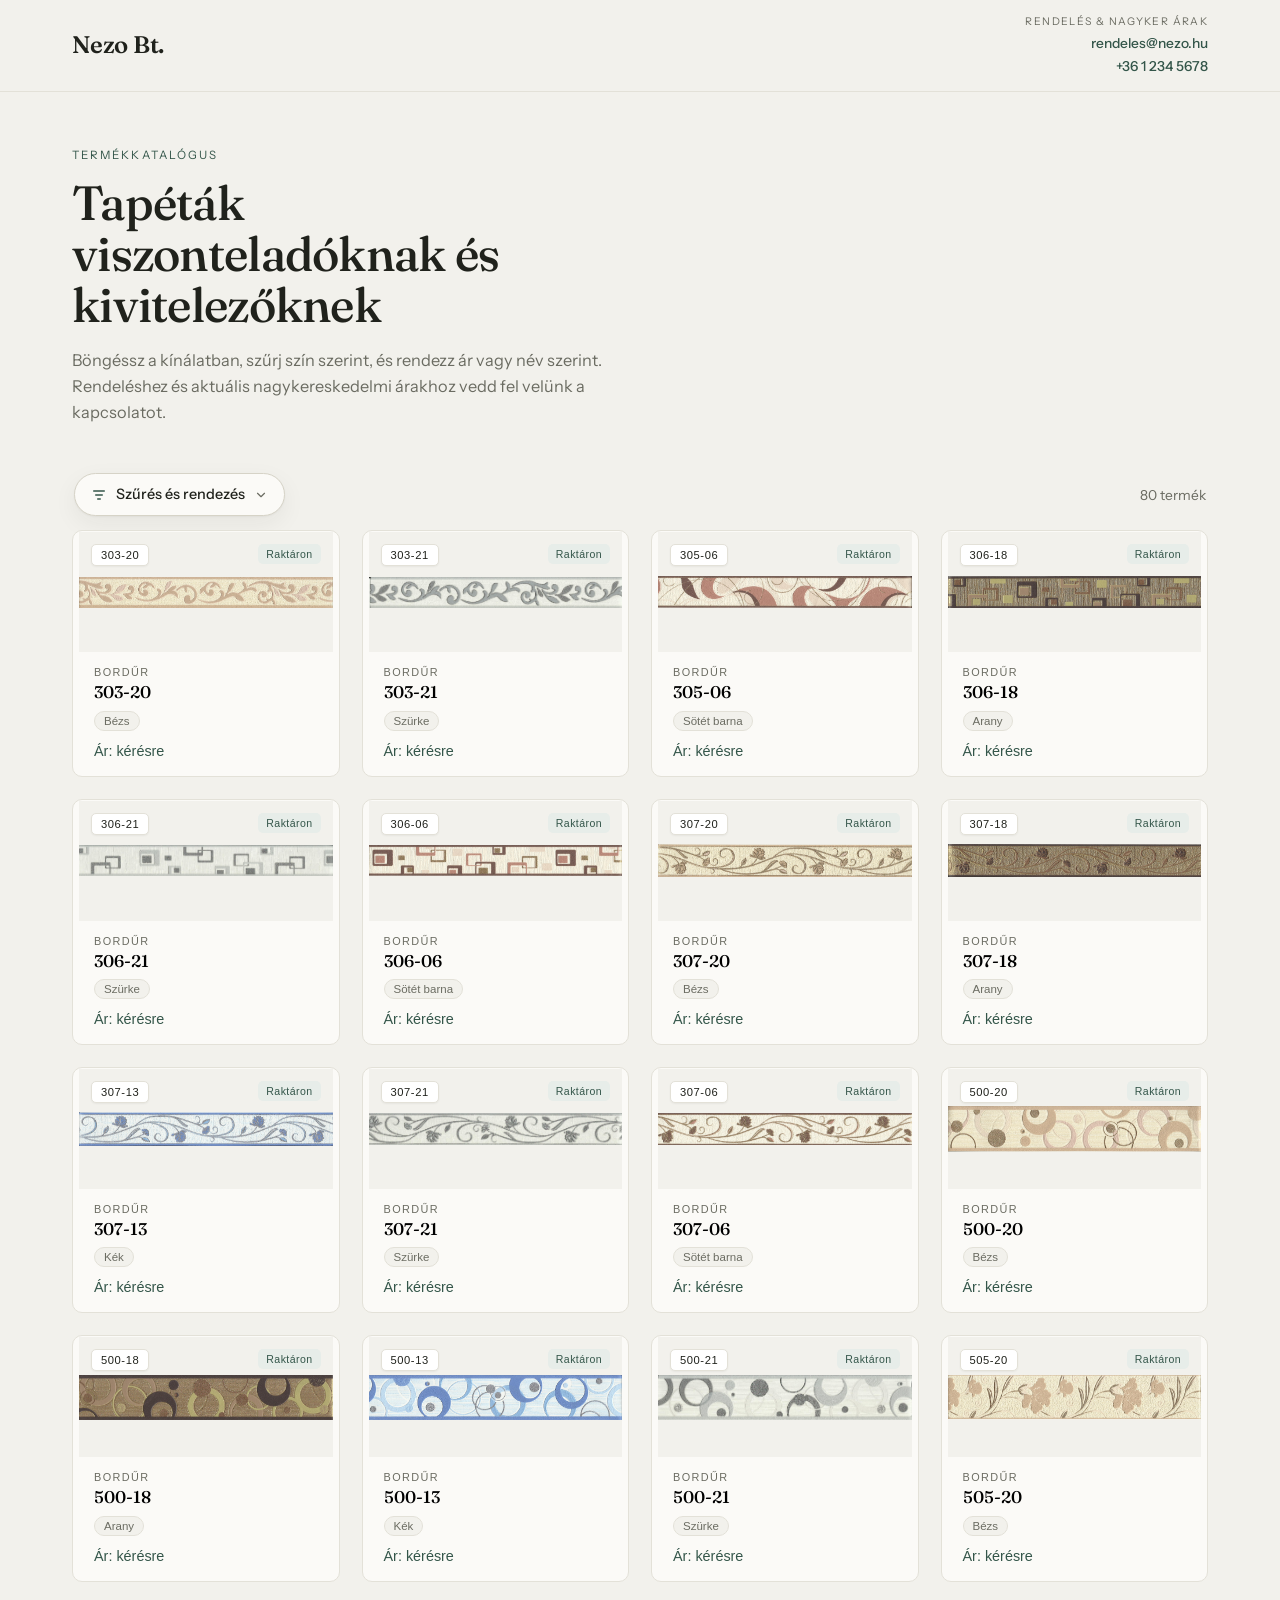
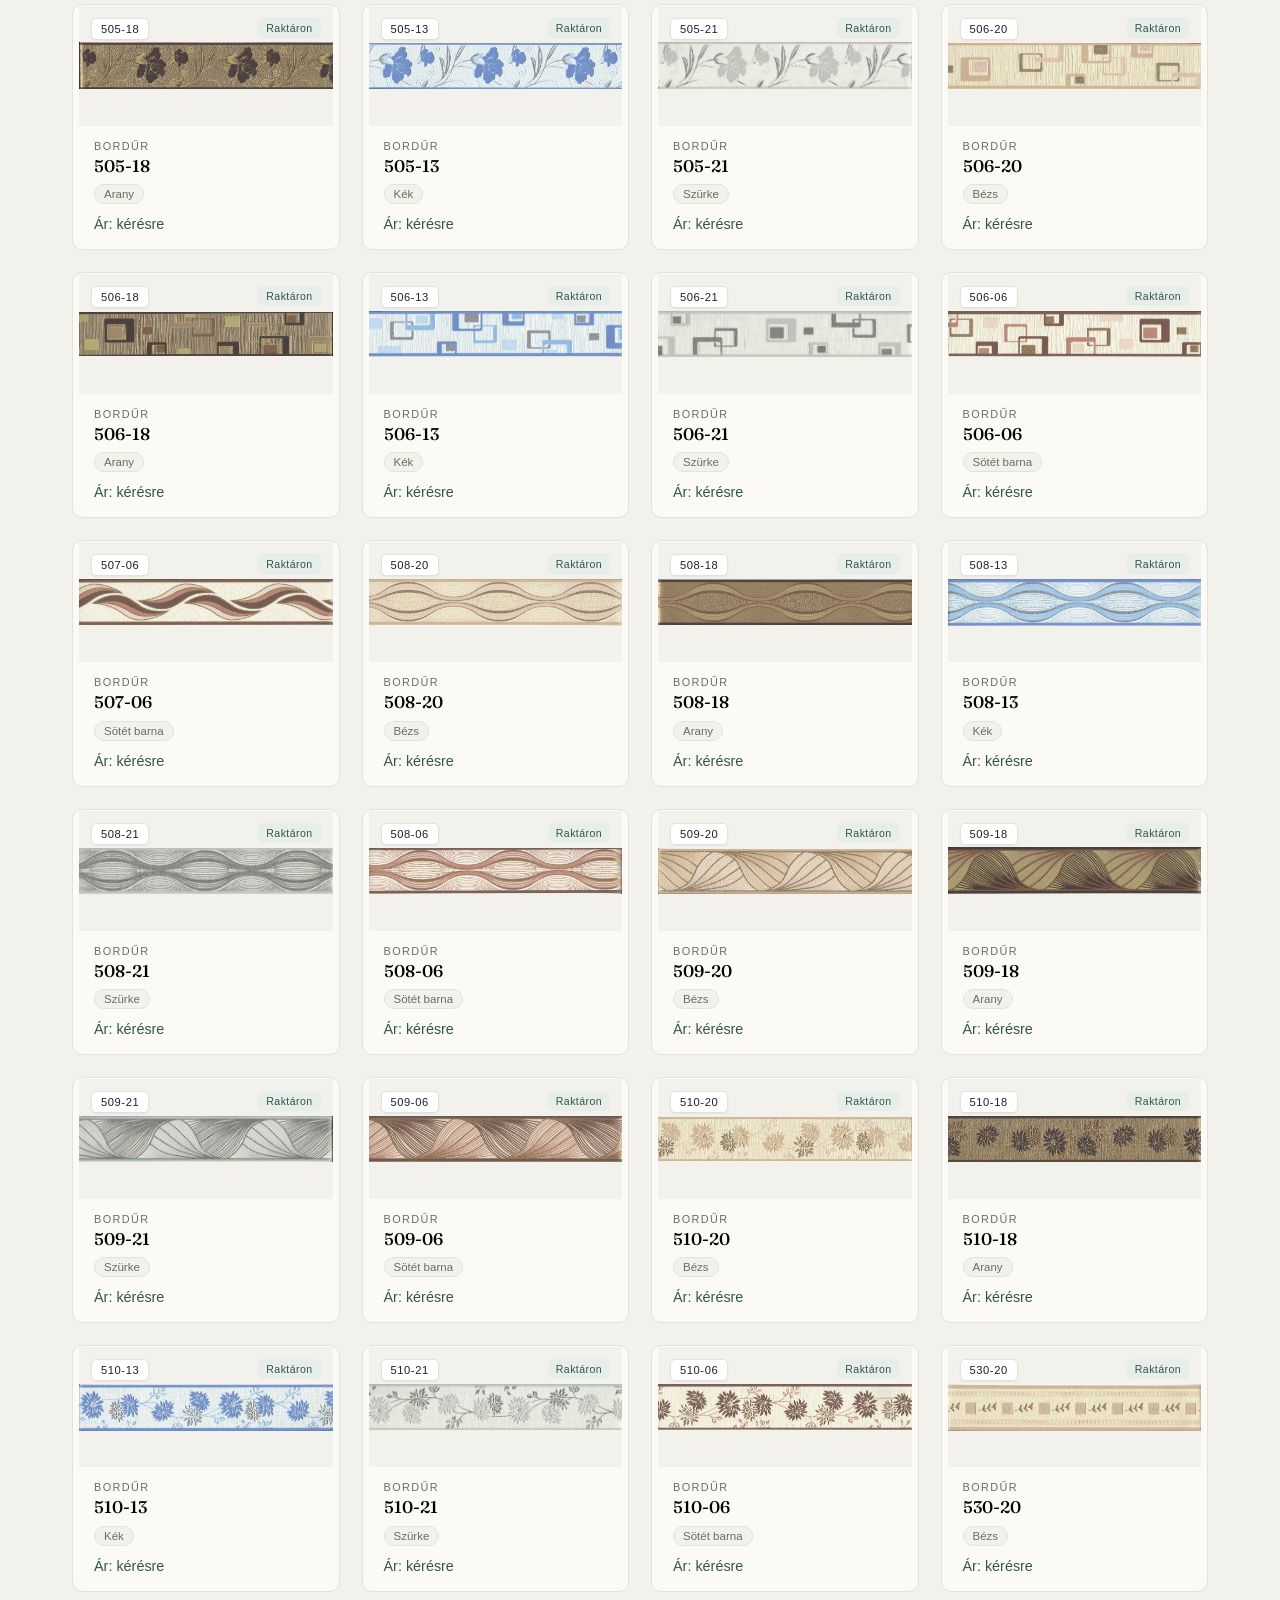
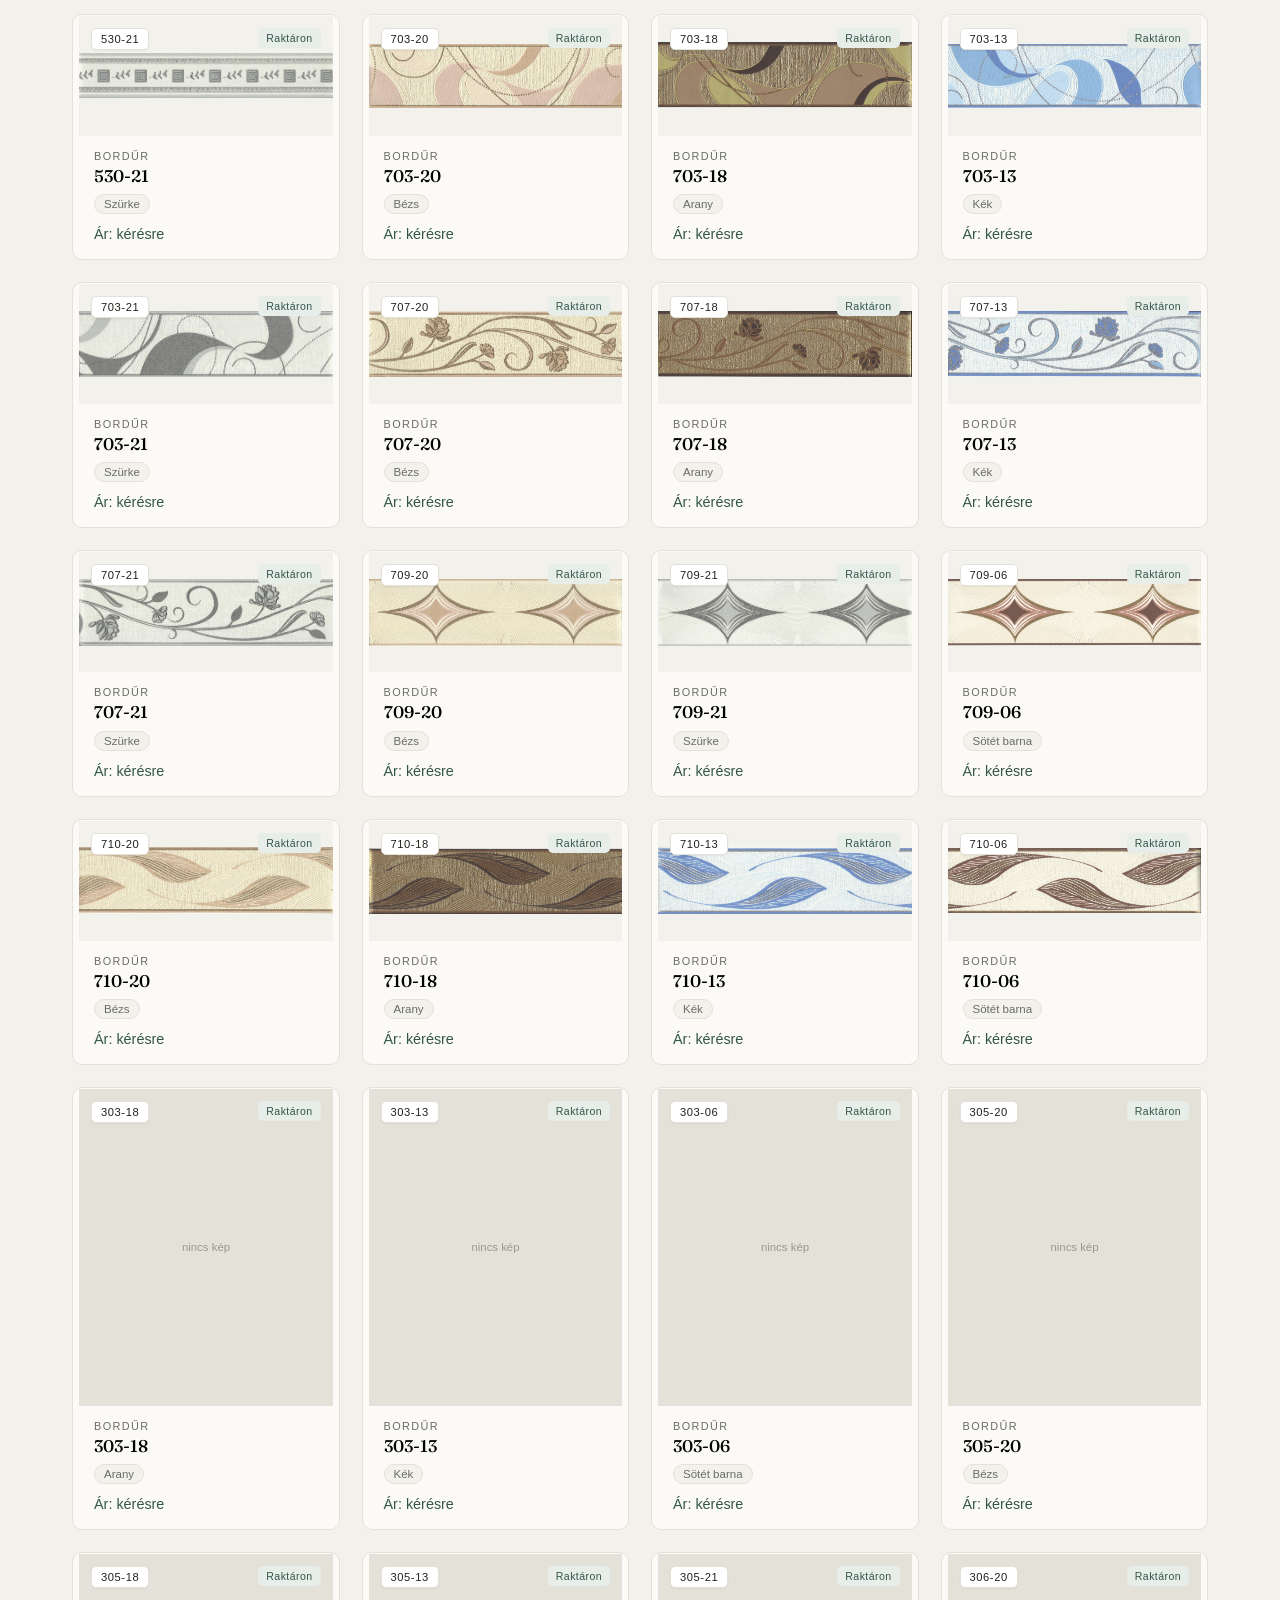
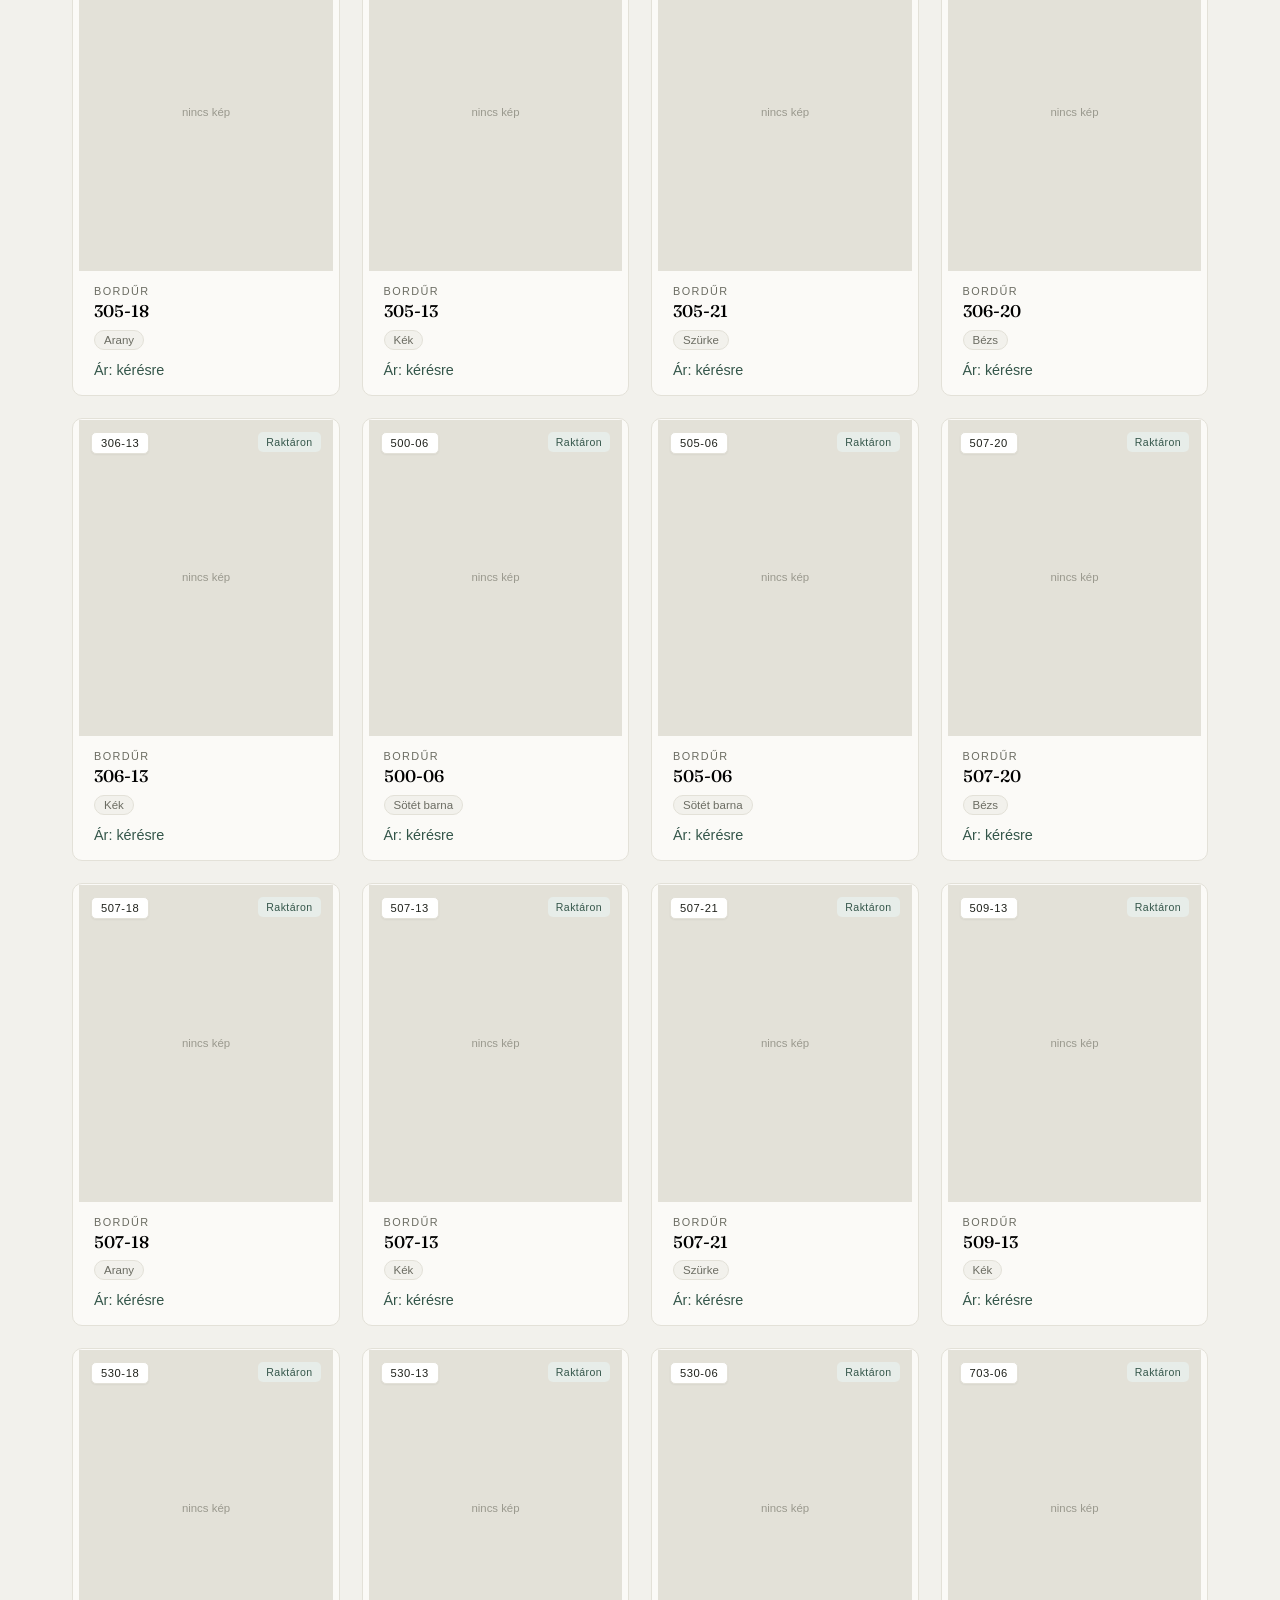
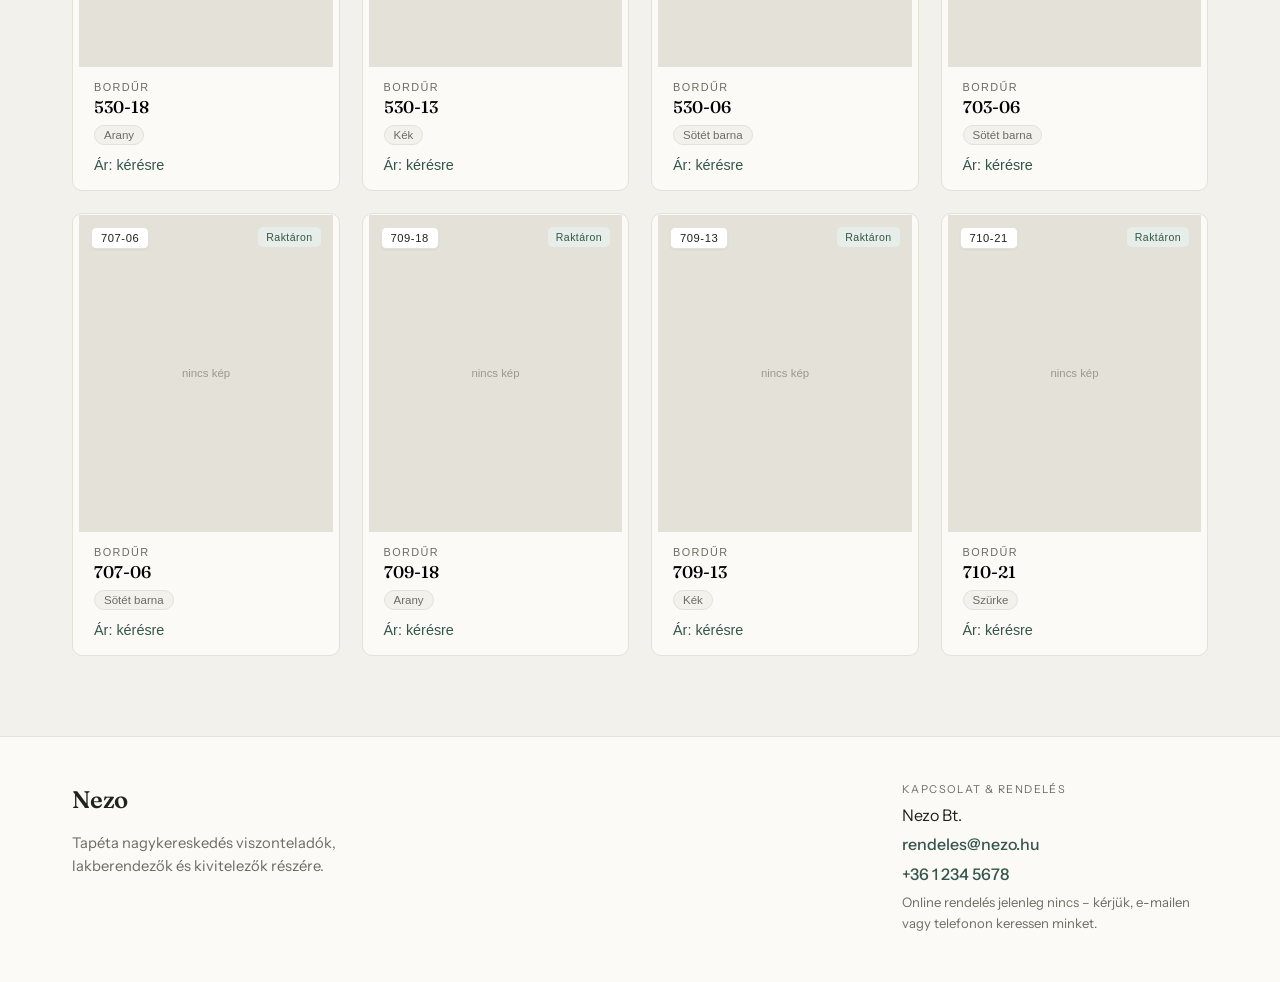
==== commit ff989fd1: "Add floating cart button and modal structure" ====
--- a/index.html
+++ b/index.html
@@ -80,6 +80,29 @@
     </div>
   </footer>
 
+  <!-- Lebegő kosárgomb -->
+  <button id="cart-fab" class="cart-fab" type="button" aria-label="Ajánlatkérő kosár megnyitása" hidden>
+    <svg viewBox="0 0 24 24" aria-hidden="true"><circle cx="9" cy="20" r="1.4"/><circle cx="18" cy="20" r="1.4"/><path d="M2 3h2.2l2.3 12.2a1.5 1.5 0 0 0 1.5 1.2h8.6a1.5 1.5 0 0 0 1.5-1.2L21 7H6"/></svg>
+    <span>Kosár</span>
+    <span id="cart-count" class="cart-count">0</span>
+  </button>
+
+  <!-- Ajánlatkérő kosár -->
+  <div id="cart" class="cart" hidden>
+    <div class="cart-backdrop" data-cart-close></div>
+    <aside class="cart-panel" role="dialog" aria-modal="true" aria-label="Ajánlatkérő kosár">
+      <div class="cart-head">
+        <h2>Ajánlatkérő kosár</h2>
+        <button class="cart-x" type="button" data-cart-close aria-label="Bezárás">×</button>
+      </div>
+      <div id="cart-items" class="cart-items"></div>
+      <div class="cart-foot">
+        <button id="cart-send" class="cart-send" type="button">Rendelés elküldése e-mailben</button>
+        <p class="cart-note">A gomb megnyitja a leveleződet, előre kitöltve a kosár tartalmával (cikkszám és darabszám). Elküldés előtt átnézheted és kiegészítheted.</p>
+      </div>
+    </aside>
+  </div>
+
   <!-- Termék modal -->
   <div id="modal" class="modal" hidden>
     <div class="modal-backdrop" data-close></div>
--- a/style.css
+++ b/style.css
@@ -16,6 +16,7 @@
 }
 
 *{box-sizing:border-box;}
+[hidden]{ display:none !important; }
 html{ -webkit-text-size-adjust:100%; }
 body{
   margin:0;
@@ -53,28 +54,26 @@
 .intro h1{ font-family:"Fraunces", Georgia, serif; font-weight:500; font-size:clamp(1.9rem, 4.2vw, 3rem); line-height:1.06; letter-spacing:-.015em; margin:0 0 16px; max-width:16ch; }
 .intro-lead{ max-width:54ch; color:var(--ink-soft); margin:0; font-size:1.02rem; }
 
-/* Toolbar */
-.toolbar{
-  display:flex; flex-wrap:wrap; gap:10px; align-items:center;
-  padding:16px; background:var(--surface); border:1px solid var(--line);
-  border-radius:var(--radius); box-shadow:var(--shadow); margin-top:14px;
-}
-.search-field{ flex:1 1 240px; min-width:200px; }
-.toolbar input[type="search"], .toolbar select{
-  width:100%; font-family:inherit; font-size:.92rem; color:var(--ink);
-  background:var(--surface-2); border:1px solid var(--line-strong);
-  border-radius:8px; padding:10px 12px; height:42px;
-}
-.toolbar select{ flex:0 1 auto; min-width:155px; cursor:pointer;
-  appearance:none;
+/* Kompakt szűrő */
+.controls{ display:flex; align-items:center; justify-content:space-between; gap:14px; margin:18px 2px 14px; flex-wrap:wrap; }
+.filter-btn{ display:inline-flex; align-items:center; gap:9px; background:var(--surface); border:1px solid var(--line-strong); border-radius:999px; padding:9px 16px; font:inherit; font-size:.9rem; font-weight:500; color:var(--ink); cursor:pointer; box-shadow:var(--shadow); transition:border-color .15s ease; }
+.filter-btn:hover{ border-color:var(--accent); }
+.filter-btn:focus-visible{ outline:2px solid var(--accent); outline-offset:2px; }
+.filter-btn .ic{ width:16px; height:16px; stroke:var(--accent); fill:none; stroke-width:2; stroke-linecap:round; }
+.filter-btn .chev{ width:14px; height:14px; stroke:var(--ink-soft); fill:none; stroke-width:2; stroke-linecap:round; stroke-linejoin:round; transition:transform .2s ease; }
+.filter-btn[aria-expanded="true"] .chev{ transform:rotate(180deg); }
+.filter-dot{ width:8px; height:8px; border-radius:50%; background:var(--accent); display:inline-block; }
+.count{ font-size:.86rem; color:var(--ink-soft); }
+.filter-panel{ background:var(--surface); border:1px solid var(--line); border-radius:var(--radius); box-shadow:var(--shadow); padding:16px; margin:0 2px 20px; display:flex; flex-direction:column; gap:10px; animation:slideDown .18s ease; }
+@keyframes slideDown{ from{ opacity:0; transform:translateY(-6px); } to{ opacity:1; transform:none; } }
+.filter-panel .filter-row{ display:flex; gap:10px; flex-wrap:wrap; }
+.filter-panel input[type="search"], .filter-panel select{ font-family:inherit; font-size:.92rem; color:var(--ink); background:var(--surface-2); border:1px solid var(--line-strong); border-radius:8px; padding:10px 12px; height:42px; }
+.filter-panel input[type="search"]{ width:100%; }
+.filter-panel select{ flex:1 1 180px; cursor:pointer; appearance:none;
   background-image:url("data:image/svg+xml;utf8,<svg xmlns='http://www.w3.org/2000/svg' width='14' height='14' viewBox='0 0 24 24' fill='none' stroke='%236B6C62' stroke-width='2'><path d='M6 9l6 6 6-6'/></svg>");
-  background-repeat:no-repeat; background-position:right 12px center; padding-right:34px;
-}
-.toolbar input:focus-visible, .toolbar select:focus-visible{ outline:2px solid var(--accent); outline-offset:1px; border-color:var(--accent); }
-
-.toolbar-meta{ display:flex; align-items:center; gap:14px; margin:16px 2px 18px; min-height:22px; }
-.count{ font-size:.86rem; color:var(--ink-soft); }
-.link-btn{ background:none; border:none; padding:0; font:inherit; font-size:.86rem; color:var(--accent); cursor:pointer; text-decoration:underline; }
+  background-repeat:no-repeat; background-position:right 12px center; padding-right:34px; }
+.filter-panel input:focus-visible, .filter-panel select:focus-visible{ outline:2px solid var(--accent); outline-offset:1px; border-color:var(--accent); }
+.link-btn{ background:none; border:none; padding:0; font:inherit; font-size:.86rem; color:var(--accent); cursor:pointer; text-decoration:underline; align-self:flex-start; }
 
 /* Grid */
 .grid{ display:grid; grid-template-columns:repeat(auto-fill, minmax(232px, 1fr)); gap:22px; padding-bottom:60px; align-items:start; }
@@ -129,10 +128,10 @@
   font-size:1.5rem; line-height:1; cursor:pointer; display:flex; align-items:center; justify-content:center;
 }
 .modal-close:hover{ background:var(--paper); }
-.modal-body{ display:grid; grid-template-columns:1.1fr 1fr; }
+.modal-body{ display:block; }
 .modal-gallery{ background:var(--paper); display:flex; flex-direction:column; }
-.gallery-main{ flex:1; min-height:240px; display:flex; align-items:center; justify-content:center; overflow:hidden; }
-.modal-gallery img.main{ max-width:100%; max-height:72vh; width:auto; height:auto; object-fit:contain; display:block; }
+.gallery-main{ min-height:180px; display:flex; align-items:center; justify-content:center; overflow:hidden; padding:14px; }
+.modal-gallery img.main{ max-width:100%; max-height:64vh; width:auto; height:auto; object-fit:contain; display:block; }
 .modal-detail{ padding:30px 30px 28px; }
 .modal-detail .card-coll{ margin-bottom:6px; }
 .modal-detail h2{ font-family:"Fraunces", Georgia, serif; font-weight:500; font-size:1.7rem; line-height:1.1; margin:0 0 6px; }
@@ -150,7 +149,7 @@
 .modal-cta .cta-label{ font-size:.68rem; letter-spacing:.13em; text-transform:uppercase; color:var(--accent); margin-bottom:8px; }
 .modal-cta a{ color:var(--accent); font-weight:600; text-decoration:none; }
 .modal-cta a:hover{ text-decoration:underline; }
-.thumbs{ display:flex; gap:8px; padding:12px; flex-wrap:wrap; justify-content:center; border-top:1px solid var(--line); background:var(--surface); }
+.thumbs{ display:flex; gap:8px; padding:12px; flex-wrap:wrap; justify-content:center; border-top:1px solid var(--line); border-bottom:1px solid var(--line); background:var(--surface); }
 .thumbs button{ width:54px; height:54px; padding:0; border:1px solid var(--line); border-radius:6px; overflow:hidden; cursor:pointer; background:none; }
 .thumbs button.active{ outline:2px solid var(--accent); outline-offset:1px; }
 .thumbs img{ width:100%; height:100%; object-fit:cover; }
@@ -168,9 +167,8 @@
 
 @media (max-width:680px){
   .header-contact-label{ display:none; }
-  .modal-body{ grid-template-columns:1fr; }
-  .gallery-main{ min-height:200px; }
-  .modal-gallery img.main{ max-height:44vh; }
+  .gallery-main{ min-height:150px; }
+  .modal-gallery img.main{ max-height:52vh; }
   .intro{ padding:36px 0 22px; }
 }
 
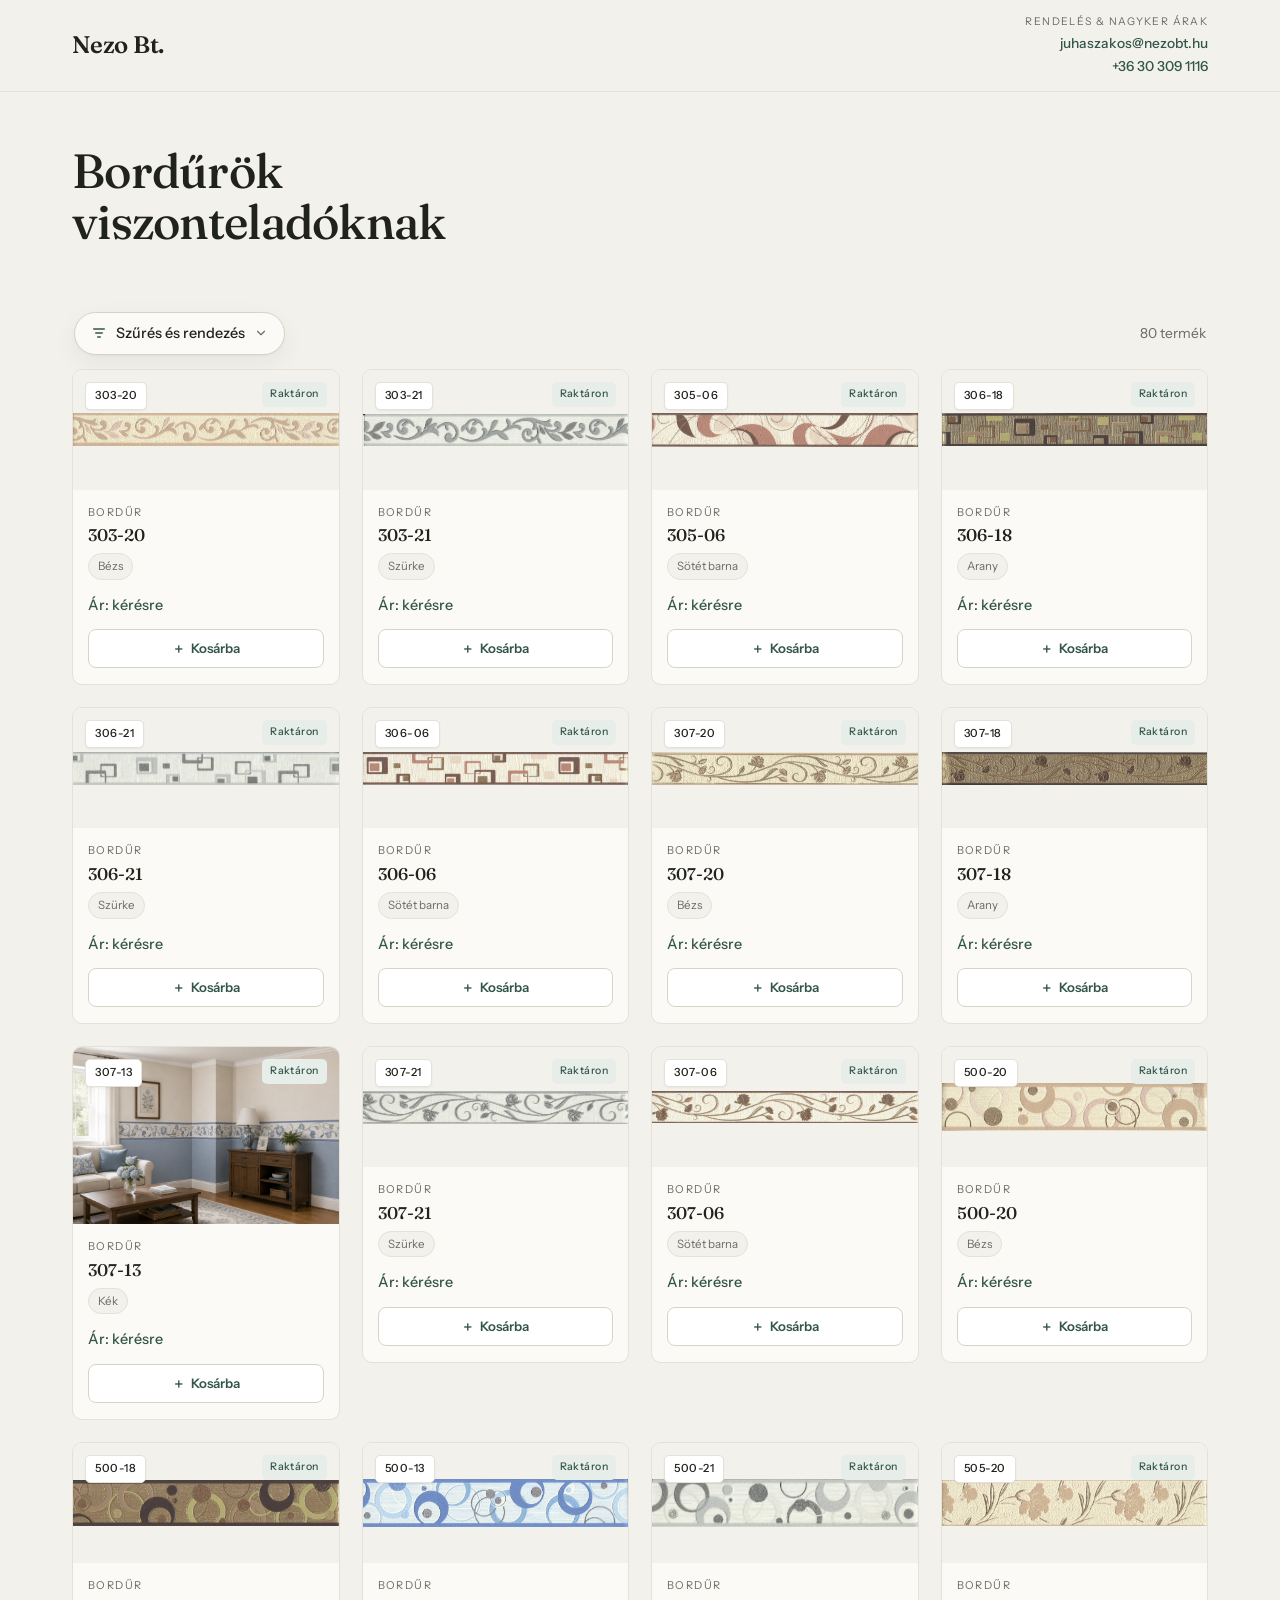
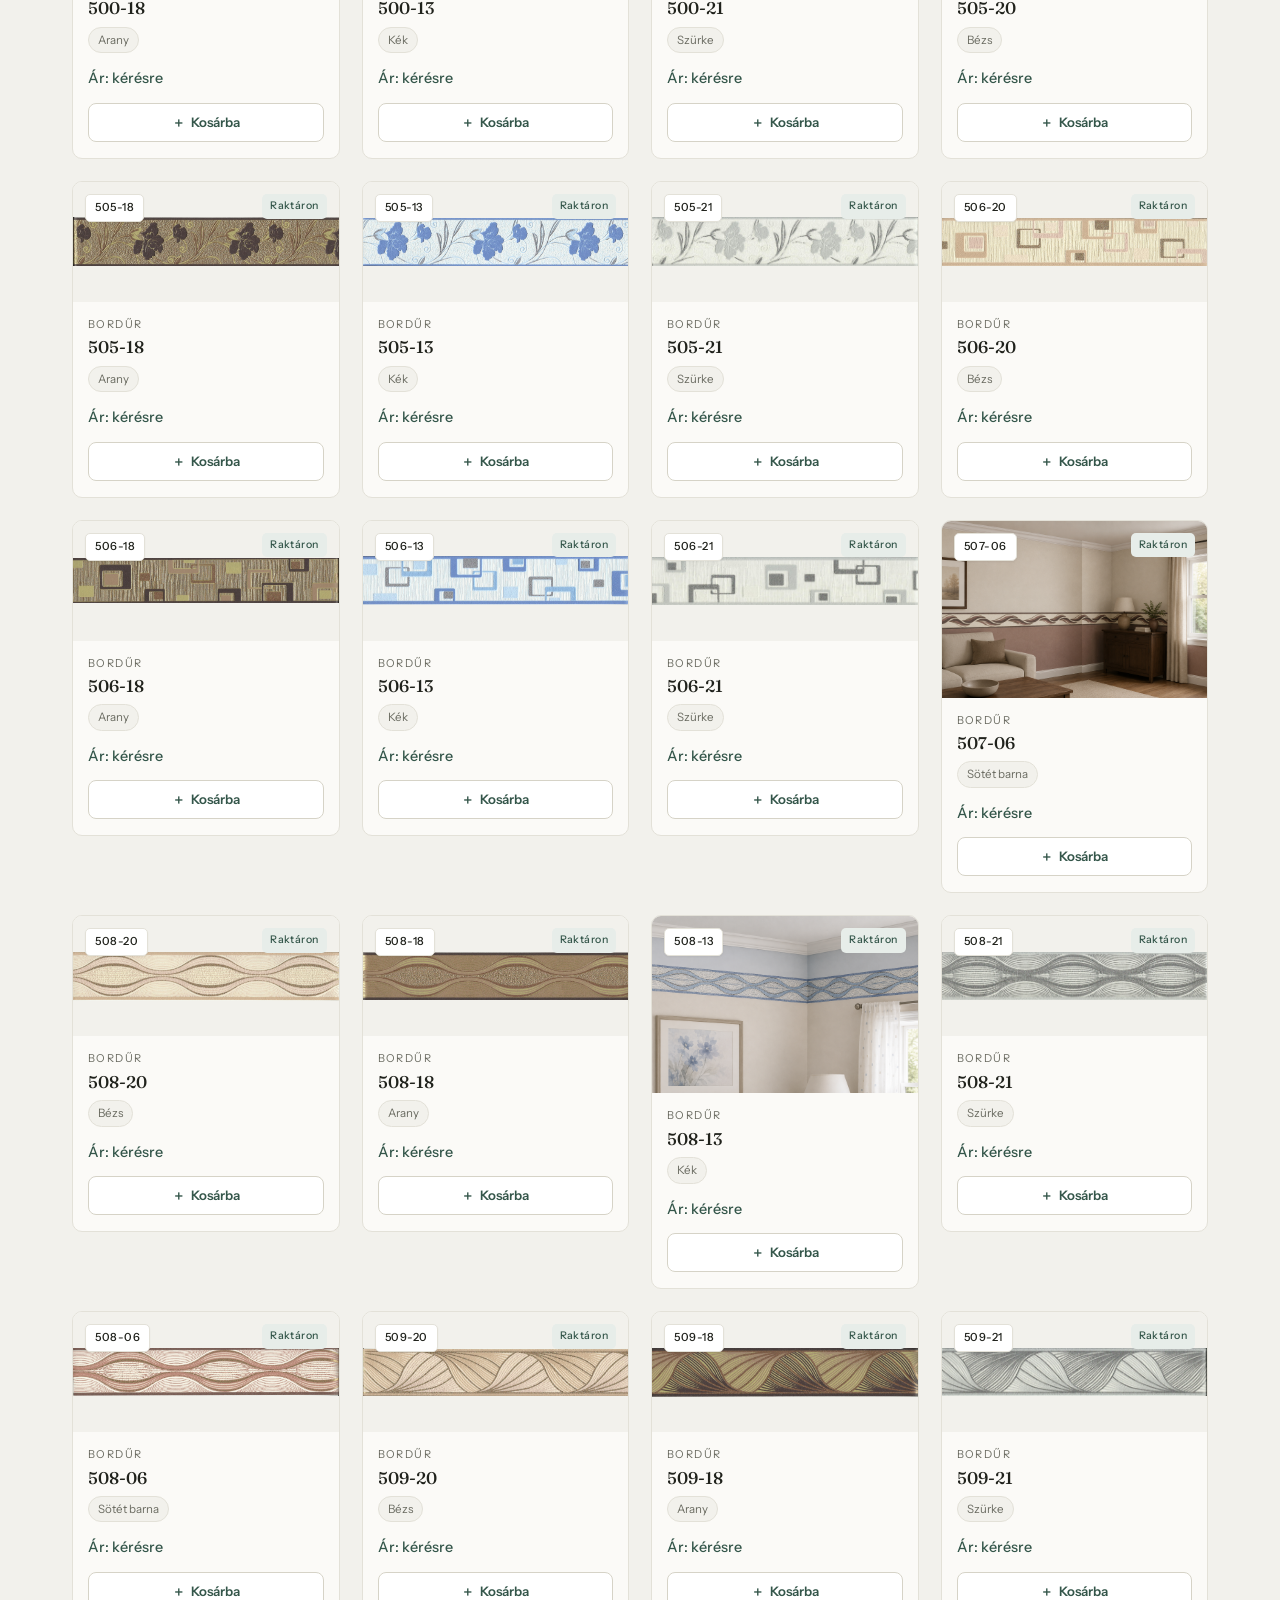
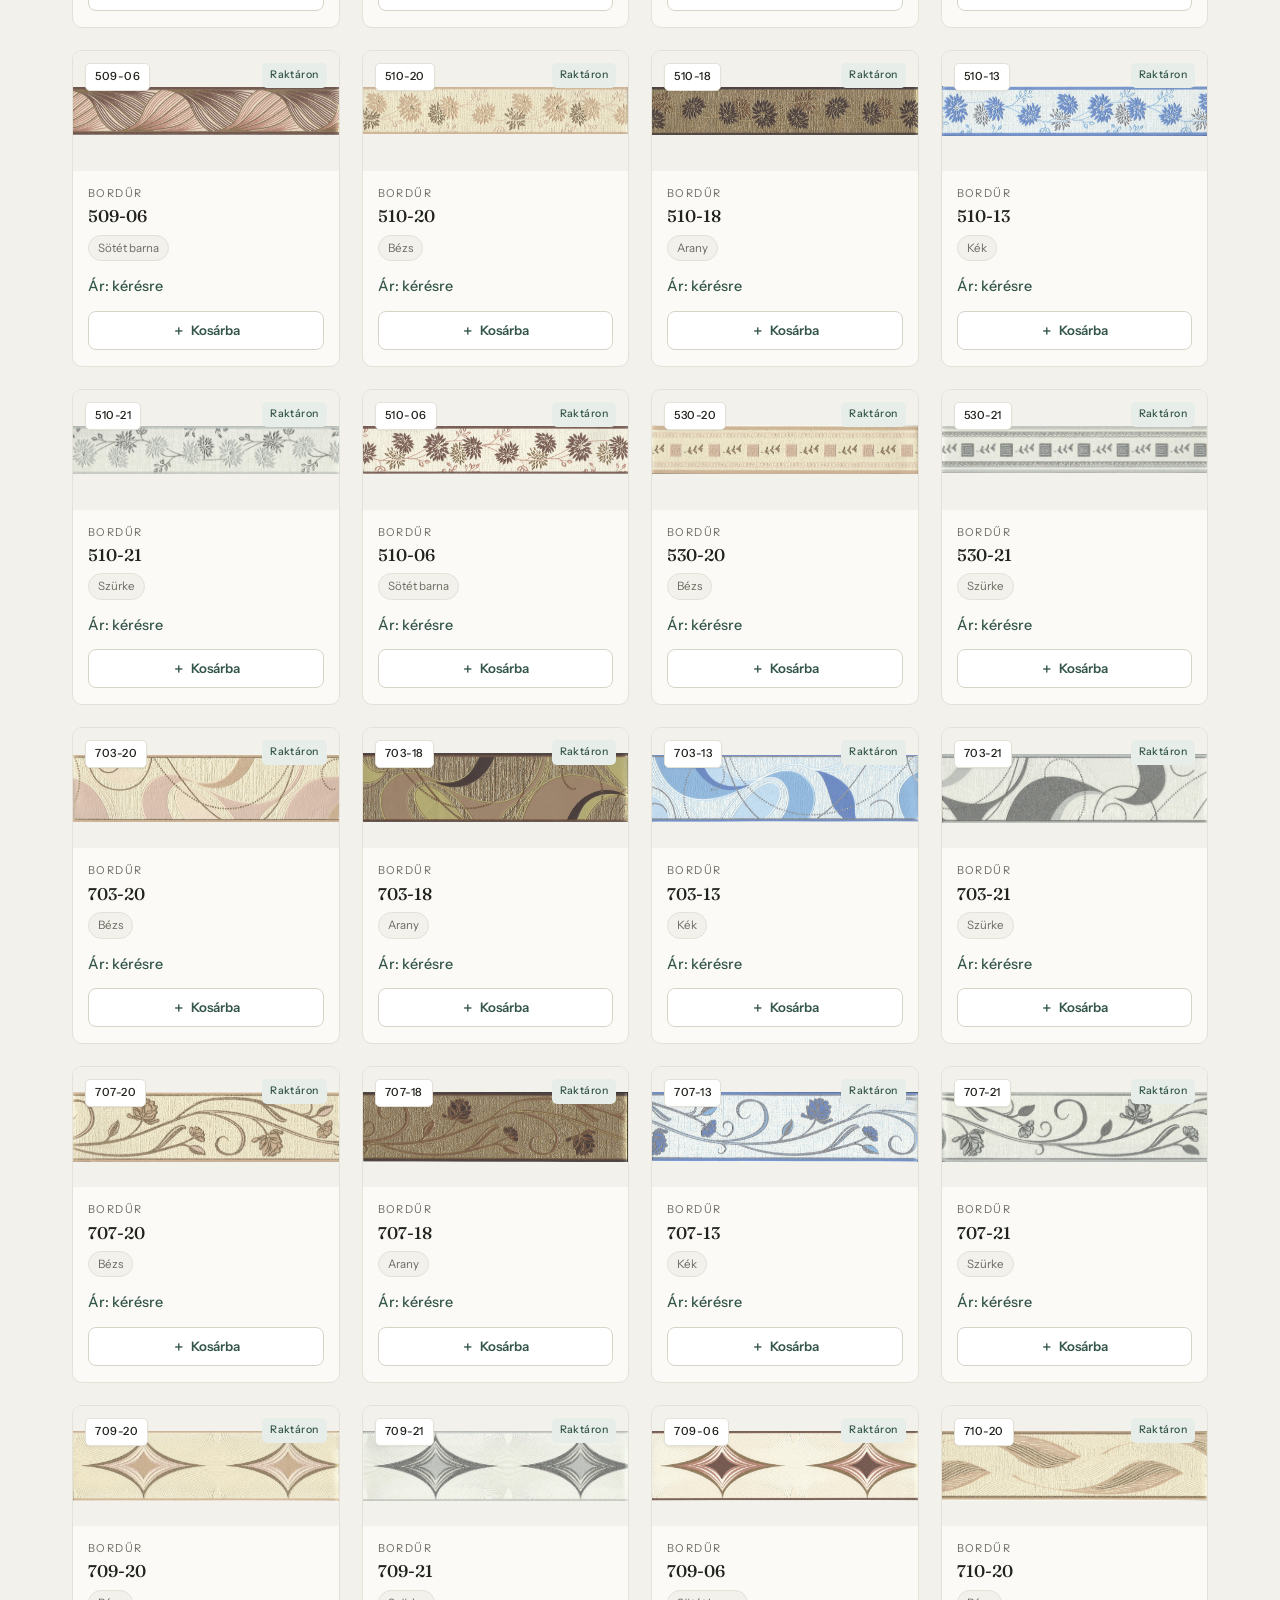
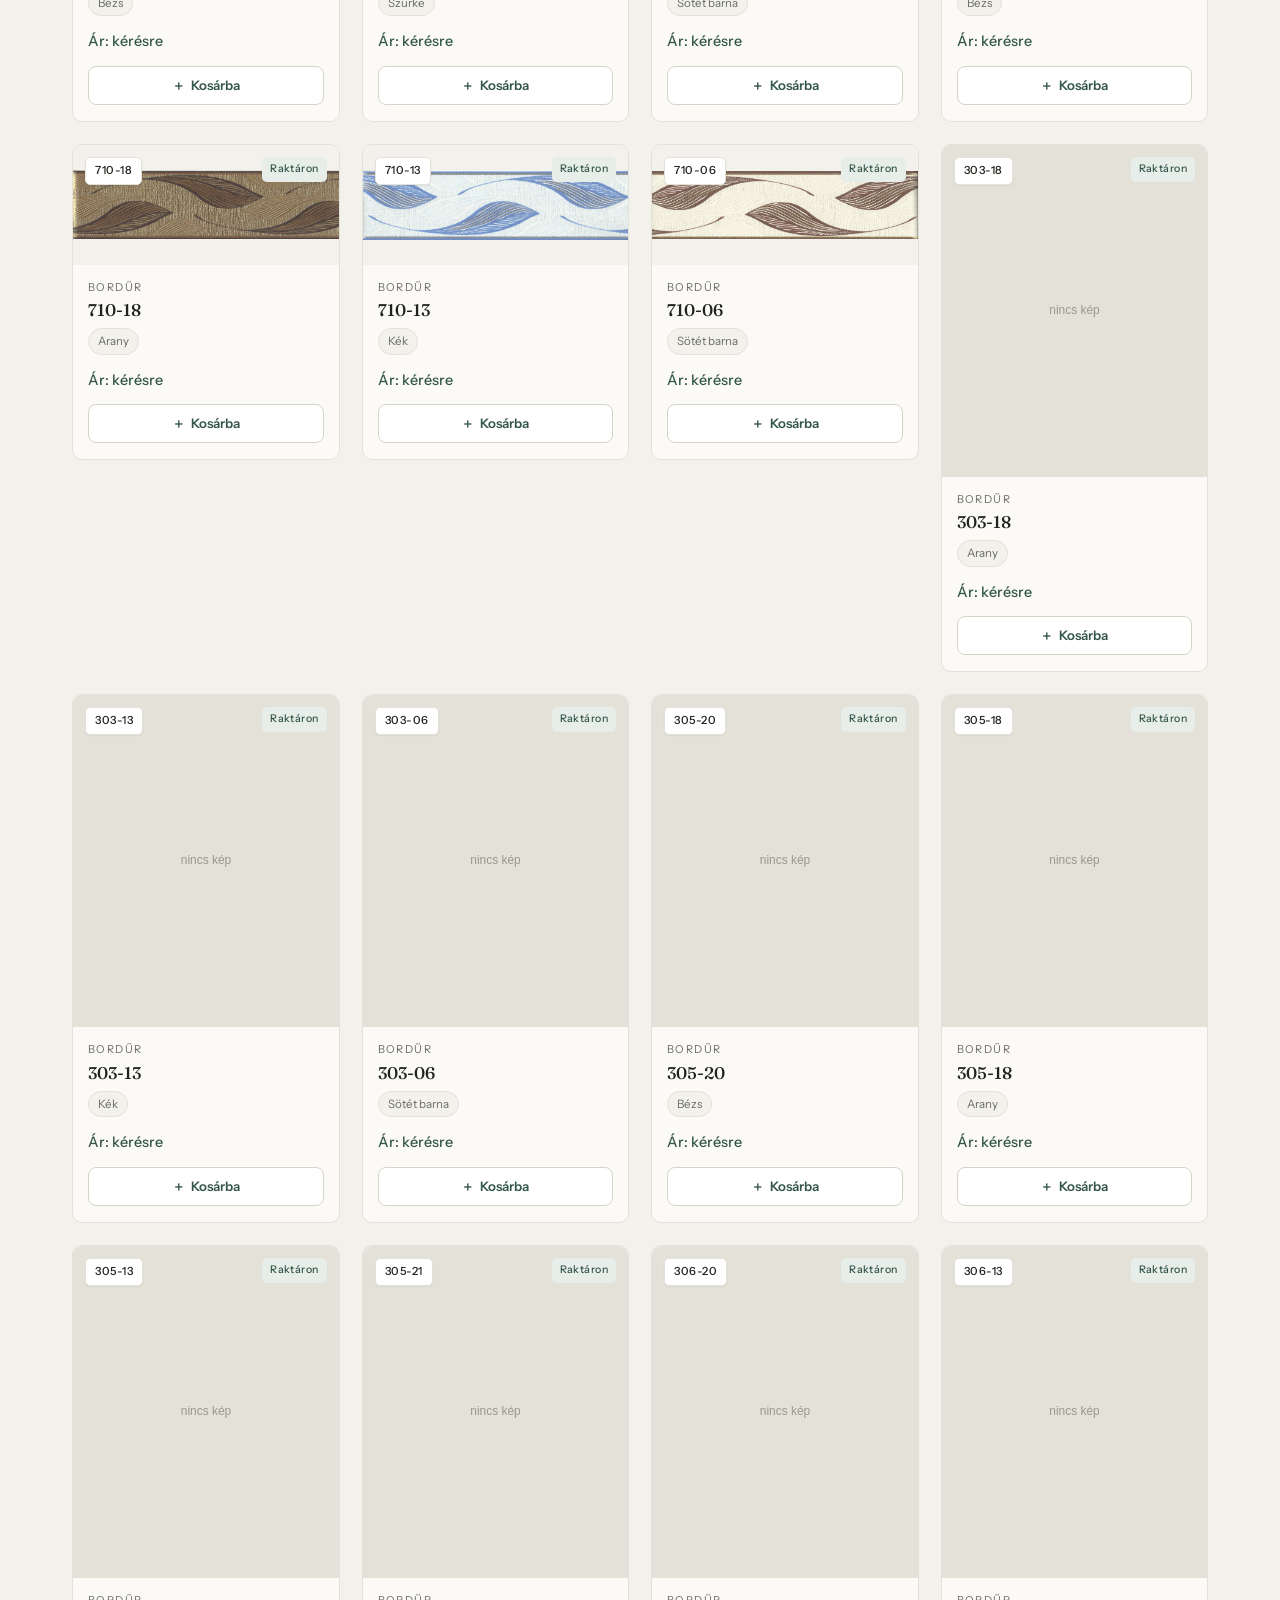
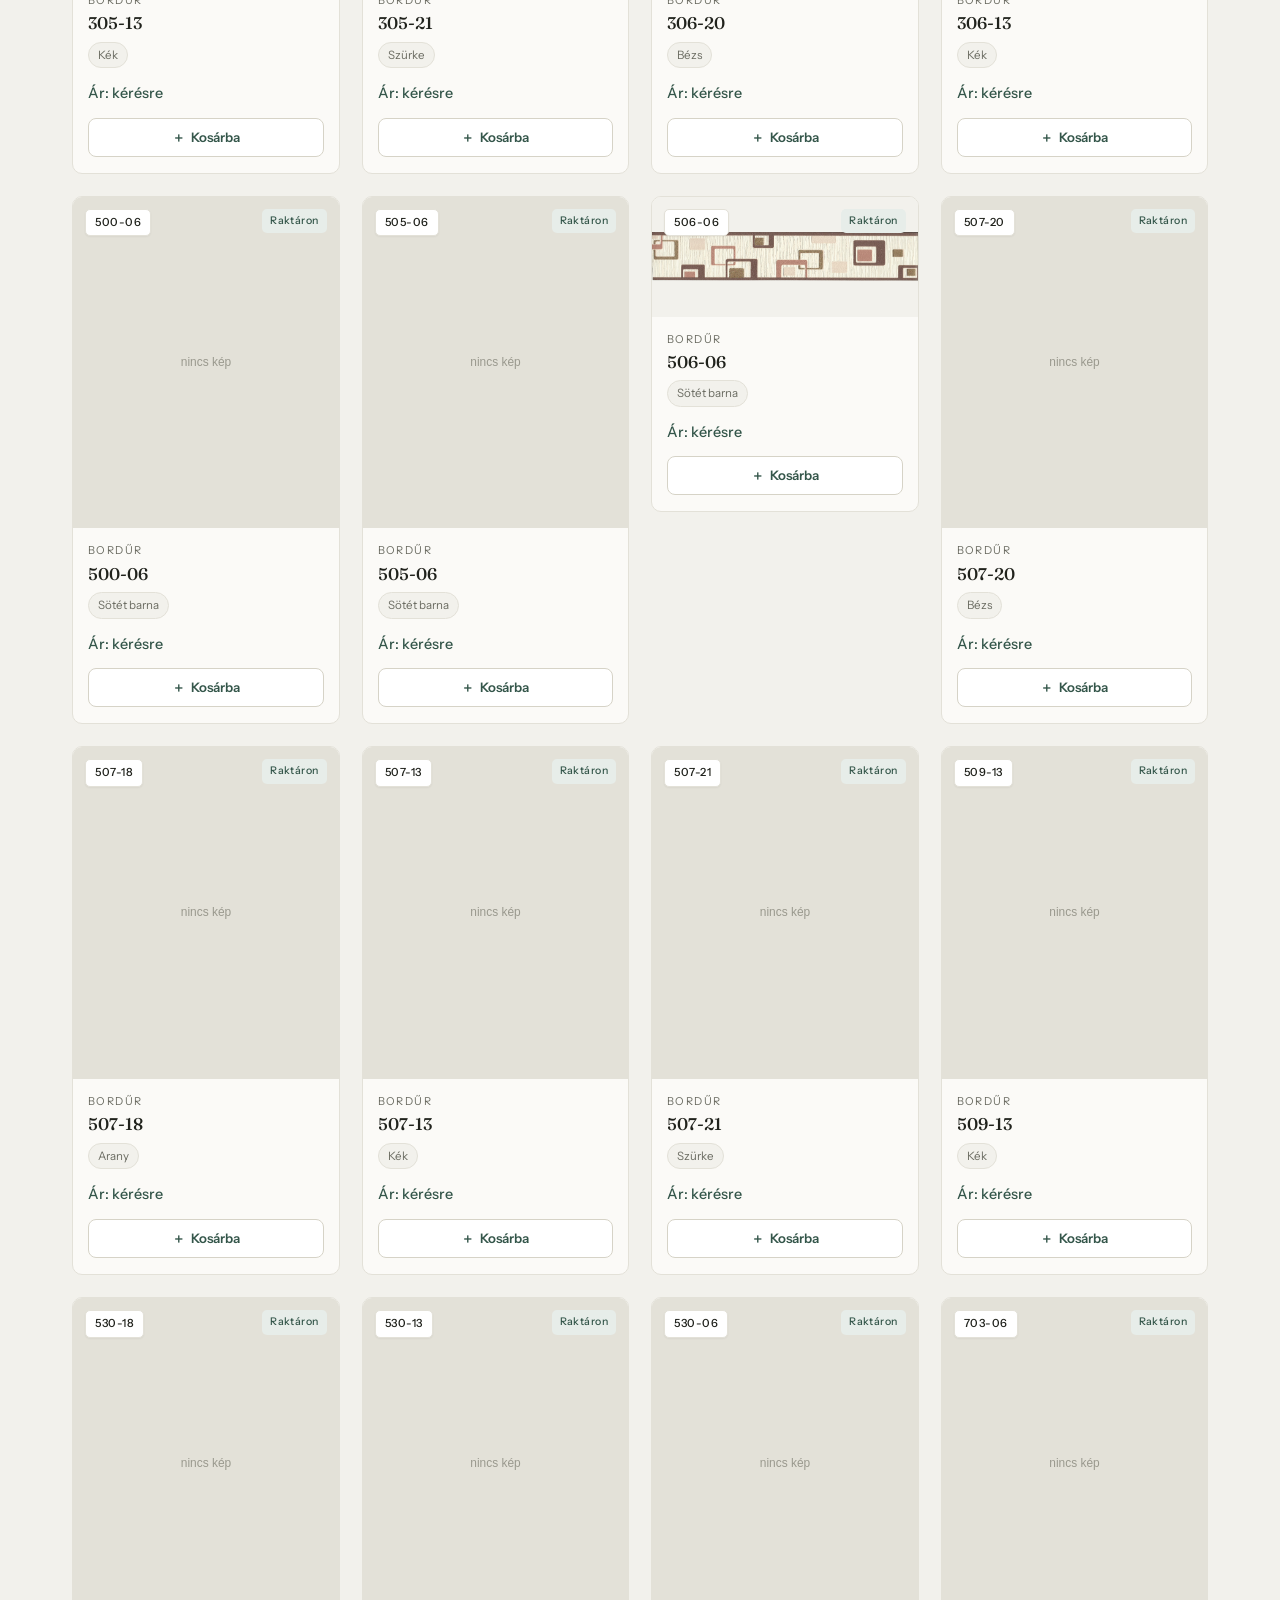
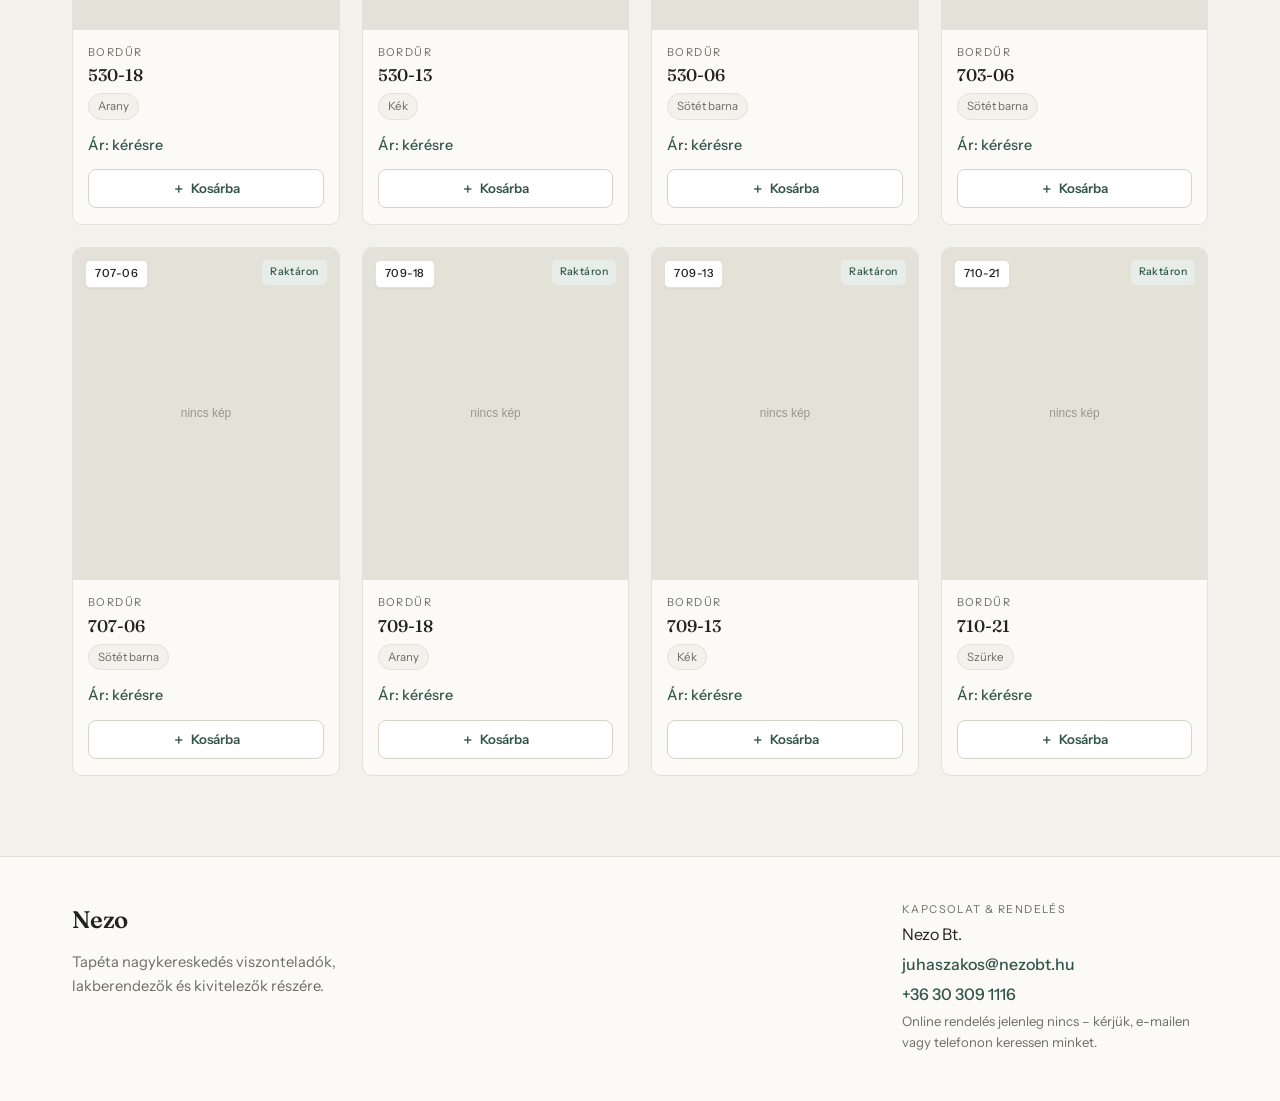
==== commit 2720a10c: "Update product catalog to focus on borders" ====
--- a/index.html
+++ b/index.html
@@ -28,9 +28,7 @@
 
   <section class="intro">
     <div class="wrap">
-      <p class="eyebrow">Termékkatalógus</p>
-      <h1>Tapéták viszonteladóknak és kivitelezőknek</h1>
-      <p class="intro-lead">Böngéssz a kínálatban, szűrj szín szerint, és rendezz ár vagy név szerint. Rendeléshez és aktuális nagykereskedelmi árakhoz vedd fel velünk a kapcsolatot.</p>
+      <h1>Bordűrök viszonteladóknak</h1>
     </div>
   </section>
 
@@ -51,9 +49,8 @@
         <select id="f-szin" aria-label="Szín szűrő"><option value="">Minden szín</option></select>
         <select id="sort" aria-label="Rendezés">
           <option value="default">Rendezés: alapértelmezett</option>
-          <option value="price-asc">Ár szerint növekvő</option>
-          <option value="price-desc">Ár szerint csökkenő</option>
-          <option value="name-asc">Név szerint (A–Z)</option>
+          <option value="color">Szín szerint</option>
+          <option value="name-asc">Cikkszám szerint (A–Z)</option>
         </select>
       </div>
       <button id="reset" class="link-btn" type="button" hidden>Szűrők törlése</button>
@@ -80,25 +77,25 @@
     </div>
   </footer>
 
-  <!-- Lebegő kosárgomb -->
-  <button id="cart-fab" class="cart-fab" type="button" aria-label="Ajánlatkérő kosár megnyitása" hidden>
-    <svg viewBox="0 0 24 24" aria-hidden="true"><circle cx="9" cy="20" r="1.4"/><circle cx="18" cy="20" r="1.4"/><path d="M2 3h2.2l2.3 12.2a1.5 1.5 0 0 0 1.5 1.2h8.6a1.5 1.5 0 0 0 1.5-1.2L21 7H6"/></svg>
-    <span>Kosár</span>
+  <!-- Lebegő ajánlatkérő gomb -->
+  <button id="cart-fab" class="cart-fab" type="button" aria-label="Ajánlatkérő lista megnyitása" hidden>
+    <svg viewBox="0 0 24 24" aria-hidden="true"><path d="M4 4h13l-1.2 8.5a2 2 0 0 1-2 1.7H8.2a2 2 0 0 1-2-1.7L4.6 3H2"/><path d="M9 20.5h.01M15 20.5h.01"/></svg>
+    <span>Ajánlatkérő</span>
     <span id="cart-count" class="cart-count">0</span>
   </button>
 
-  <!-- Ajánlatkérő kosár -->
+  <!-- Ajánlatkérő lista -->
   <div id="cart" class="cart" hidden>
     <div class="cart-backdrop" data-cart-close></div>
-    <aside class="cart-panel" role="dialog" aria-modal="true" aria-label="Ajánlatkérő kosár">
+    <aside class="cart-panel" role="dialog" aria-modal="true" aria-label="Ajánlatkérő lista">
       <div class="cart-head">
-        <h2>Ajánlatkérő kosár</h2>
+        <h2>Ajánlatkérő lista</h2>
         <button class="cart-x" type="button" data-cart-close aria-label="Bezárás">×</button>
       </div>
       <div id="cart-items" class="cart-items"></div>
       <div class="cart-foot">
-        <button id="cart-send" class="cart-send" type="button">Rendelés elküldése e-mailben</button>
-        <p class="cart-note">A gomb megnyitja a leveleződet, előre kitöltve a kosár tartalmával (cikkszám és darabszám). Elküldés előtt átnézheted és kiegészítheted.</p>
+        <button id="cart-send" class="cart-send" type="button">Ajánlatkérés elküldése e-mailben</button>
+        <p class="cart-note">Ez nem rendelés. A gomb megnyitja a leveleződet a kiválasztott bordűrökkel (cikkszám és mennyiség), és e-mailben ajánlatot kérhetsz tőlünk. Küldés előtt átnézheted és kiegészítheted.</p>
       </div>
     </aside>
   </div>
--- a/style.css
+++ b/style.css
@@ -165,11 +165,64 @@
 .footer-contact a:hover{ text-decoration:underline; }
 .footer-small{ color:var(--ink-soft); font-size:.82rem; margin-top:10px; max-width:34ch; }
 
+/* Kosár-vezérlő (Kosárba gomb ↔ − db + léptető) — visszafogott, a kártyához illő */
+.cart-slot{ margin-top:12px; display:flex; }
+.cc-add{ flex:1; display:inline-flex; align-items:center; justify-content:center; gap:6px; background:var(--surface-2); border:1px solid var(--line-strong); color:var(--accent); border-radius:8px; padding:8px 12px; font:inherit; font-size:.82rem; font-weight:600; cursor:pointer; transition:background .15s ease, border-color .15s ease; }
+.cc-add::before{ content:"＋"; font-weight:700; }
+.cc-add:hover{ background:var(--accent-soft); border-color:var(--accent); }
+.cc-add:focus-visible{ outline:2px solid var(--accent); outline-offset:2px; }
+.cart-slot.has{ border:1px solid #cfe0d8; border-radius:8px; overflow:hidden; background:var(--accent-soft); }
+.cc-btn{ flex:0 0 auto; width:38px; height:36px; display:flex; align-items:center; justify-content:center; border:none; background:transparent; color:var(--accent); font-size:1.1rem; line-height:1; cursor:pointer; font-weight:600; }
+.cc-btn:hover{ background:rgba(52,86,74,.1); }
+.cc-qty{ flex:1; align-self:stretch; display:flex; align-items:center; justify-content:center; font-weight:600; font-size:.84rem; color:var(--accent); }
+
+/* Modal kosár-vezérlő (nagyobb) */
+.modal-slot{ margin:2px 0 22px; }
+.modal-slot .cc-add{ padding:12px 18px; font-size:.92rem; border-radius:9px; }
+.modal-slot.has{ border-radius:9px; }
+.modal-slot .cc-btn{ height:46px; width:54px; font-size:1.25rem; }
+.modal-slot .cc-qty{ font-size:1rem; }
+
+/* Mennyiség léptető (kosár-panel) */
+.qty.small{ display:inline-flex; align-items:center; border:1px solid var(--line-strong); border-radius:7px; overflow:hidden; background:var(--surface-2); }
+.qty-btn{ width:30px; height:32px; border:none; background:none; font-size:1rem; line-height:1; cursor:pointer; color:var(--ink); }
+.qty-btn:hover{ background:var(--paper); }
+.qty.small .qty-val{ min-width:30px; text-align:center; font-size:.9rem; font-weight:600; }
+
+/* Lebegő kosárgomb */
+.cart-fab{ position:fixed; right:20px; bottom:20px; z-index:40; display:inline-flex; align-items:center; gap:8px; background:var(--accent); color:#fff; border:none; border-radius:999px; padding:12px 18px; font:inherit; font-size:.92rem; font-weight:600; cursor:pointer; box-shadow:0 6px 20px rgba(32,34,28,.22); }
+.cart-fab:hover{ filter:brightness(1.08); }
+.cart-fab svg{ width:20px; height:20px; stroke:#fff; fill:none; stroke-width:1.8; stroke-linecap:round; stroke-linejoin:round; }
+.cart-fab svg circle{ fill:#fff; stroke:none; }
+.cart-count{ background:#fff; color:var(--accent); font-size:.8rem; font-weight:700; min-width:22px; height:22px; border-radius:999px; display:inline-flex; align-items:center; justify-content:center; padding:0 6px; }
+
+/* Kosár panel */
+.cart{ position:fixed; inset:0; z-index:60; }
+.cart-backdrop{ position:absolute; inset:0; background:rgba(28,30,24,.5); }
+.cart-panel{ position:absolute; top:0; right:0; height:100%; width:min(420px,100%); background:var(--surface); box-shadow:-12px 0 40px rgba(0,0,0,.2); display:flex; flex-direction:column; animation:slideIn .2s ease; }
+@keyframes slideIn{ from{ transform:translateX(20px); opacity:.6; } to{ transform:none; opacity:1; } }
+.cart-head{ display:flex; align-items:center; justify-content:space-between; padding:20px 22px; border-bottom:1px solid var(--line); }
+.cart-head h2{ font-family:"Fraunces", Georgia, serif; font-weight:500; font-size:1.3rem; margin:0; }
+.cart-x{ width:36px; height:36px; border-radius:50%; border:1px solid var(--line); background:var(--surface-2); font-size:1.4rem; line-height:1; cursor:pointer; color:var(--ink); }
+.cart-x:hover{ background:var(--paper); }
+.cart-items{ flex:1; overflow:auto; padding:12px 18px; }
+.cart-empty{ color:var(--ink-soft); font-size:.9rem; padding:24px 4px; text-align:center; }
+.cart-item{ display:flex; align-items:center; gap:12px; padding:12px 4px; border-bottom:1px solid var(--line); }
+.cart-item-name{ flex:1; font-weight:600; font-size:.95rem; }
+.cart-remove{ width:30px; height:30px; border-radius:6px; border:1px solid #E3C4C4; background:#fff; color:var(--danger); font-size:1.1rem; line-height:1; cursor:pointer; }
+.cart-remove:hover{ background:#FBF3F3; }
+.cart-foot{ border-top:1px solid var(--line); padding:18px 22px; background:var(--surface); }
+.cart-send{ width:100%; background:var(--accent); color:#fff; border:none; border-radius:9px; padding:14px; font:inherit; font-size:.98rem; font-weight:600; cursor:pointer; }
+.cart-send:hover{ filter:brightness(1.08); }
+.cart-note{ color:var(--ink-soft); font-size:.8rem; margin:12px 0 0; }
+:root{ --danger:#A33636; }
+
 @media (max-width:680px){
   .header-contact-label{ display:none; }
   .gallery-main{ min-height:150px; }
   .modal-gallery img.main{ max-height:52vh; }
   .intro{ padding:36px 0 22px; }
+  .cart-fab{ right:14px; bottom:14px; }
 }
 
 @media (prefers-reduced-motion: reduce){
